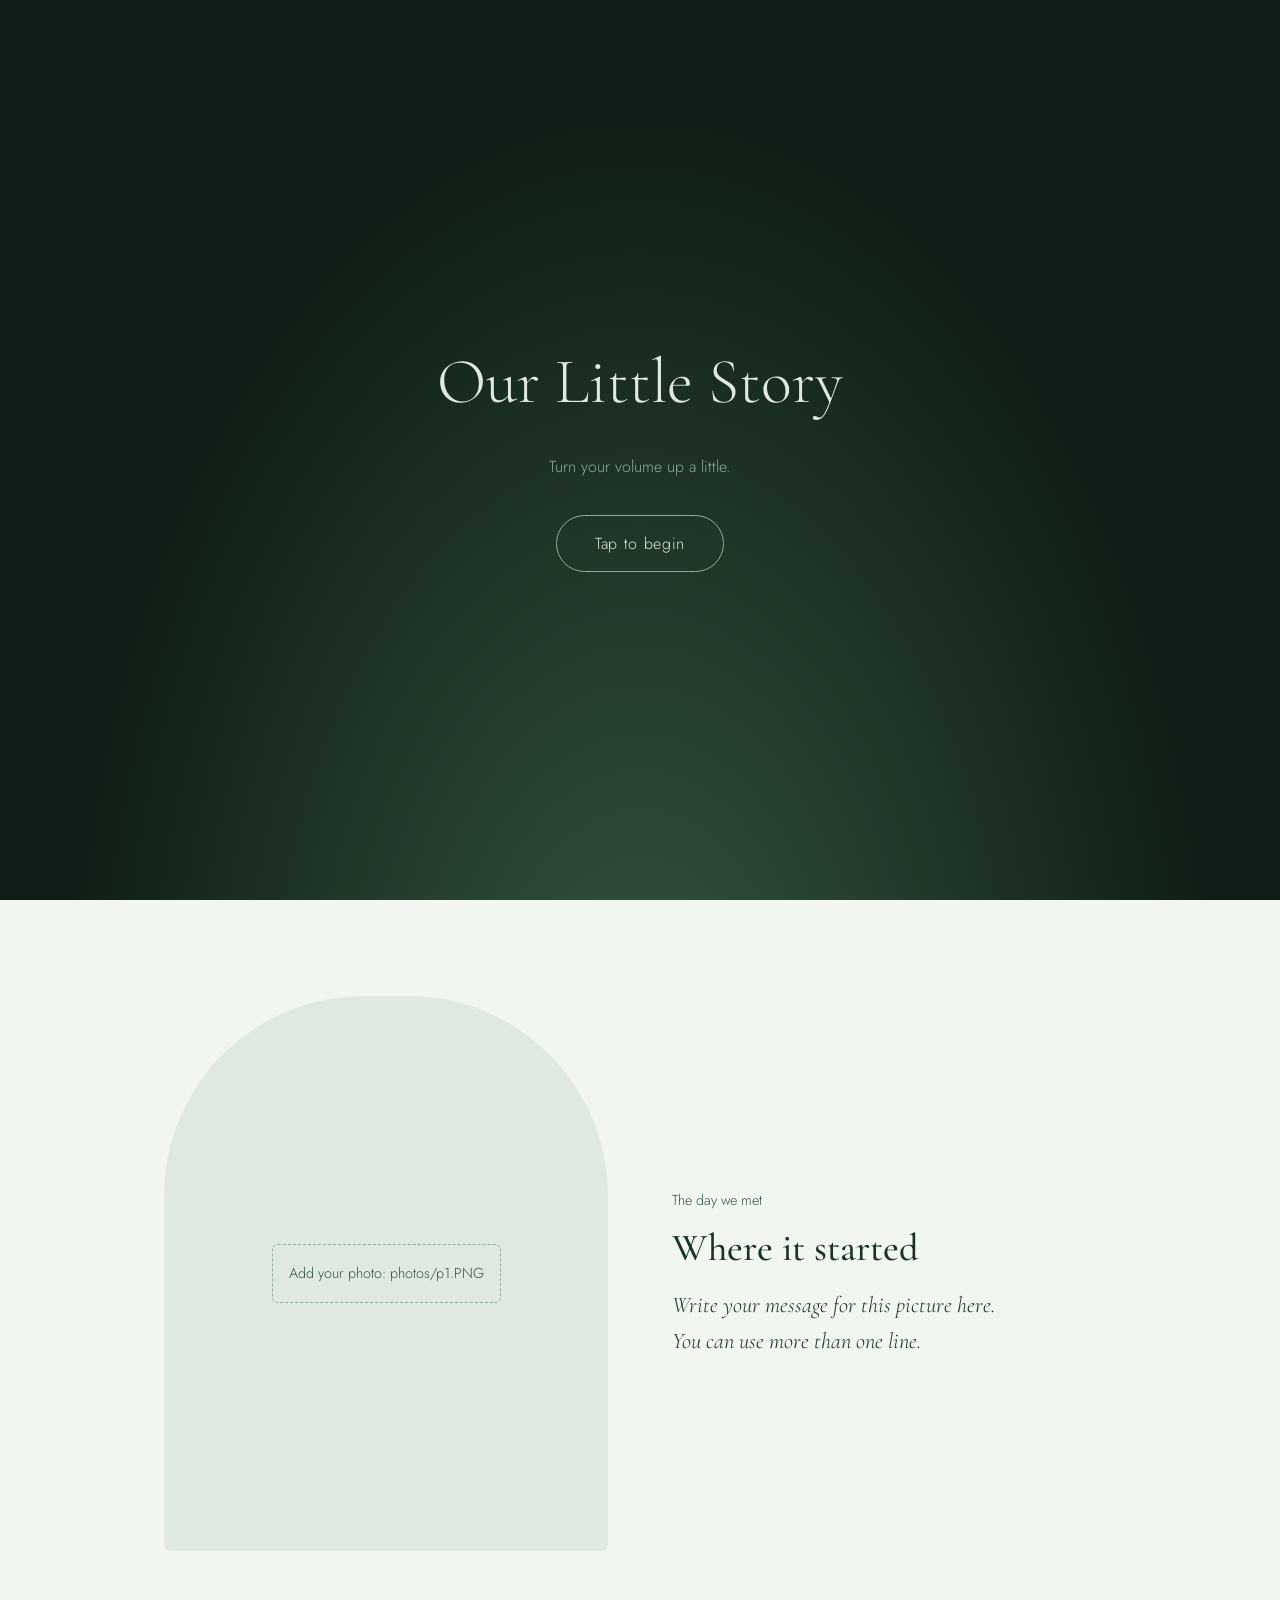
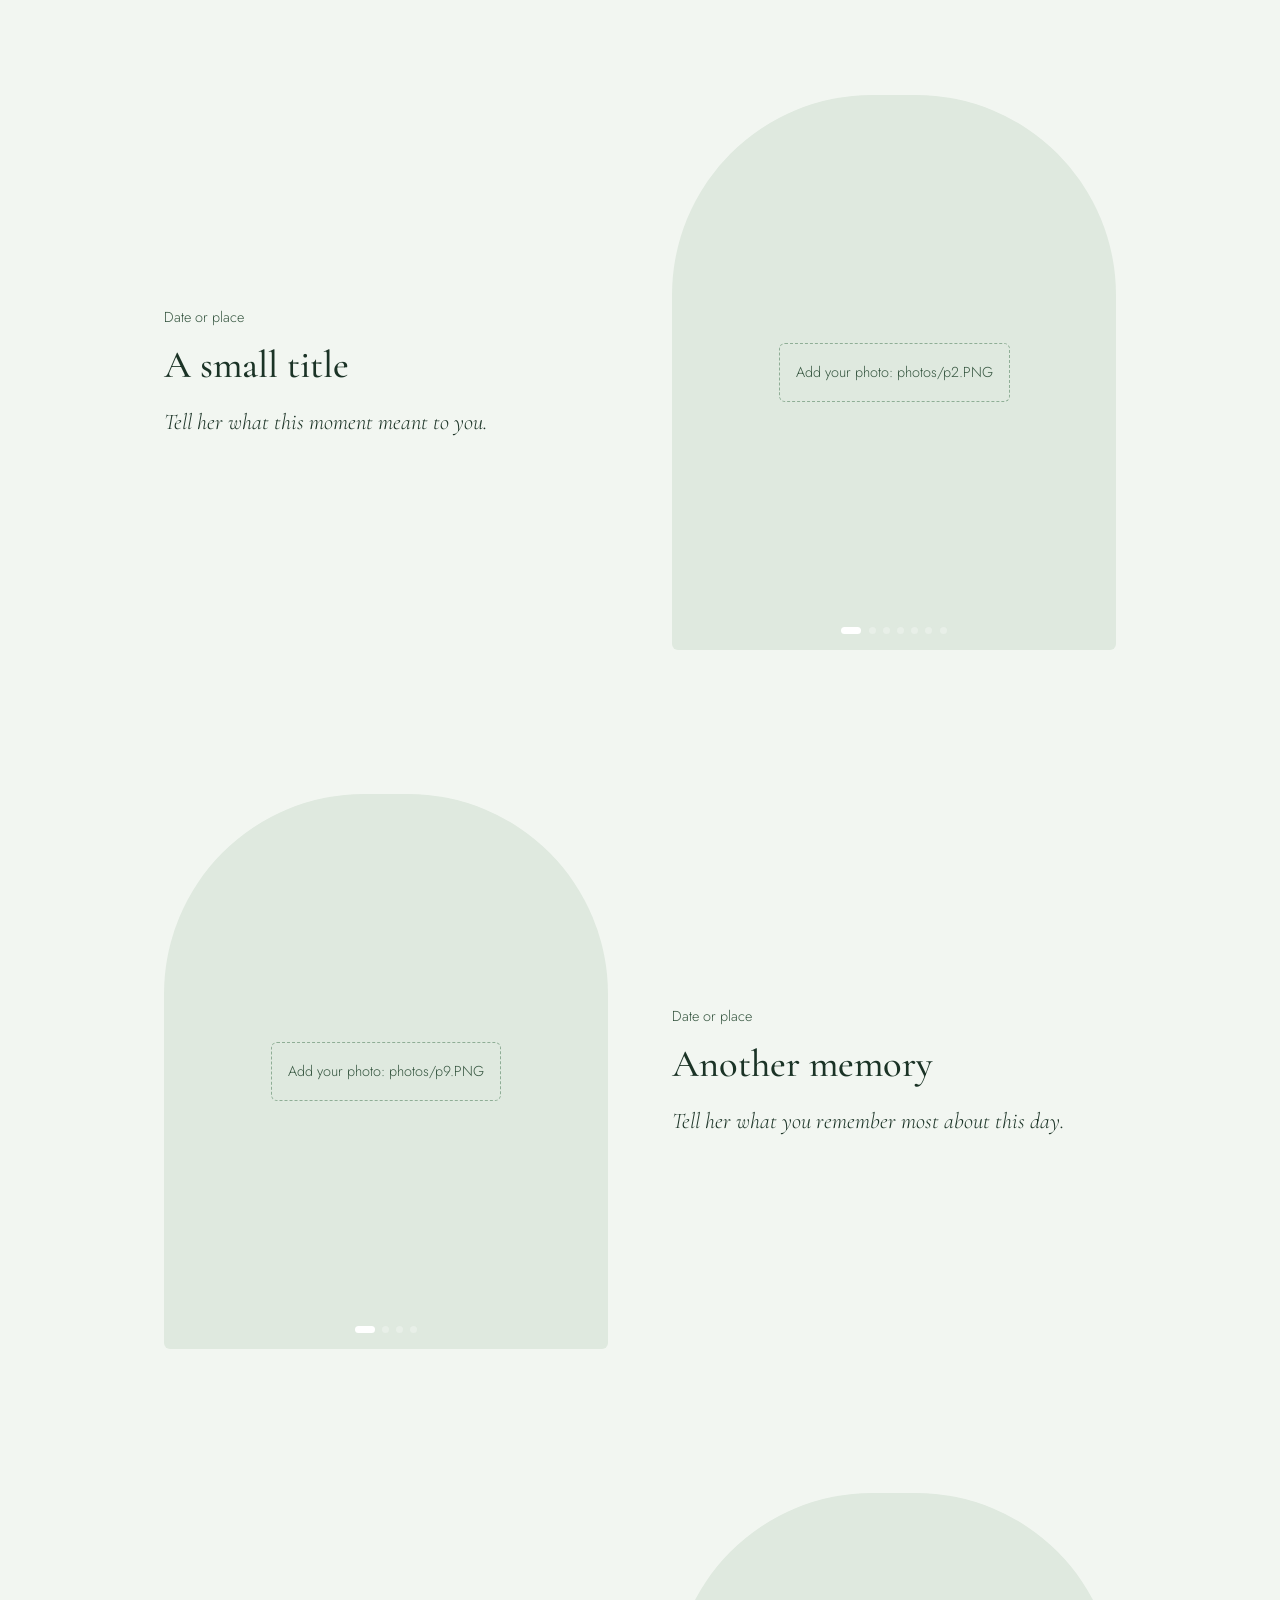
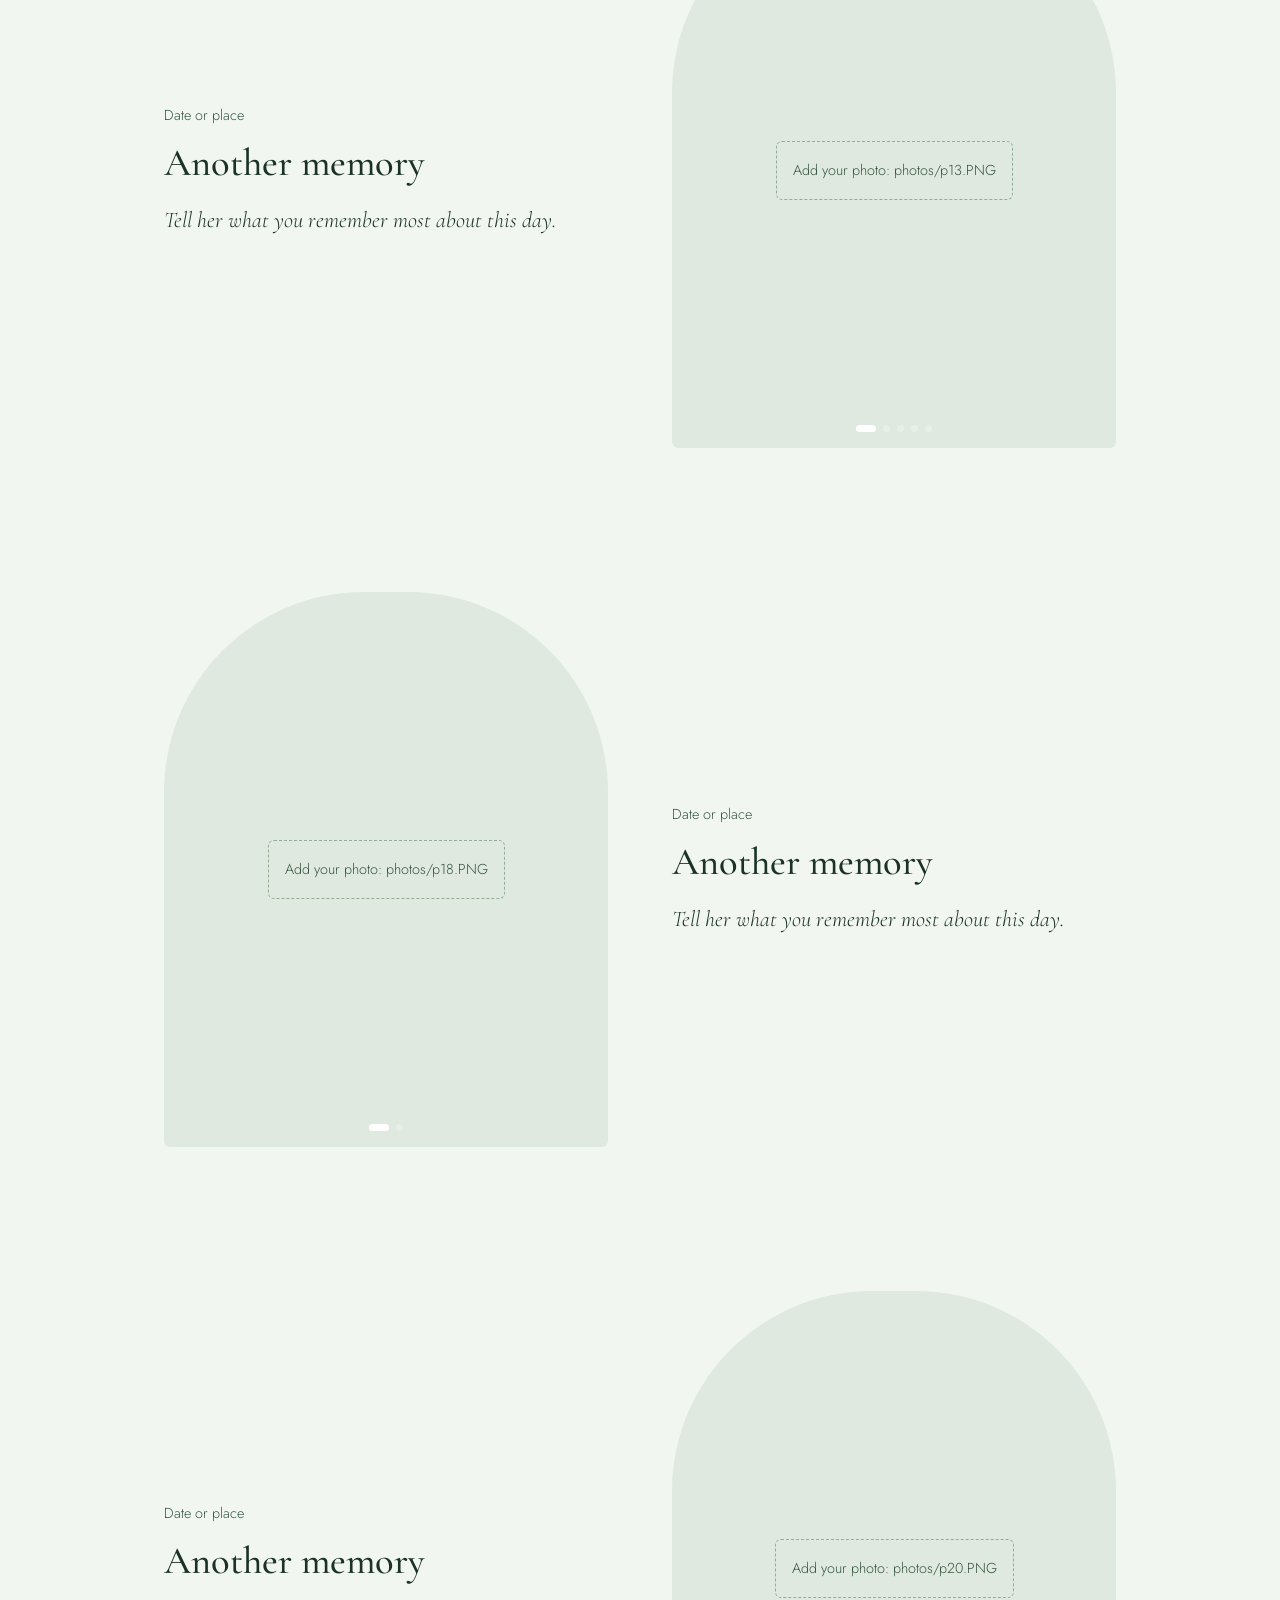
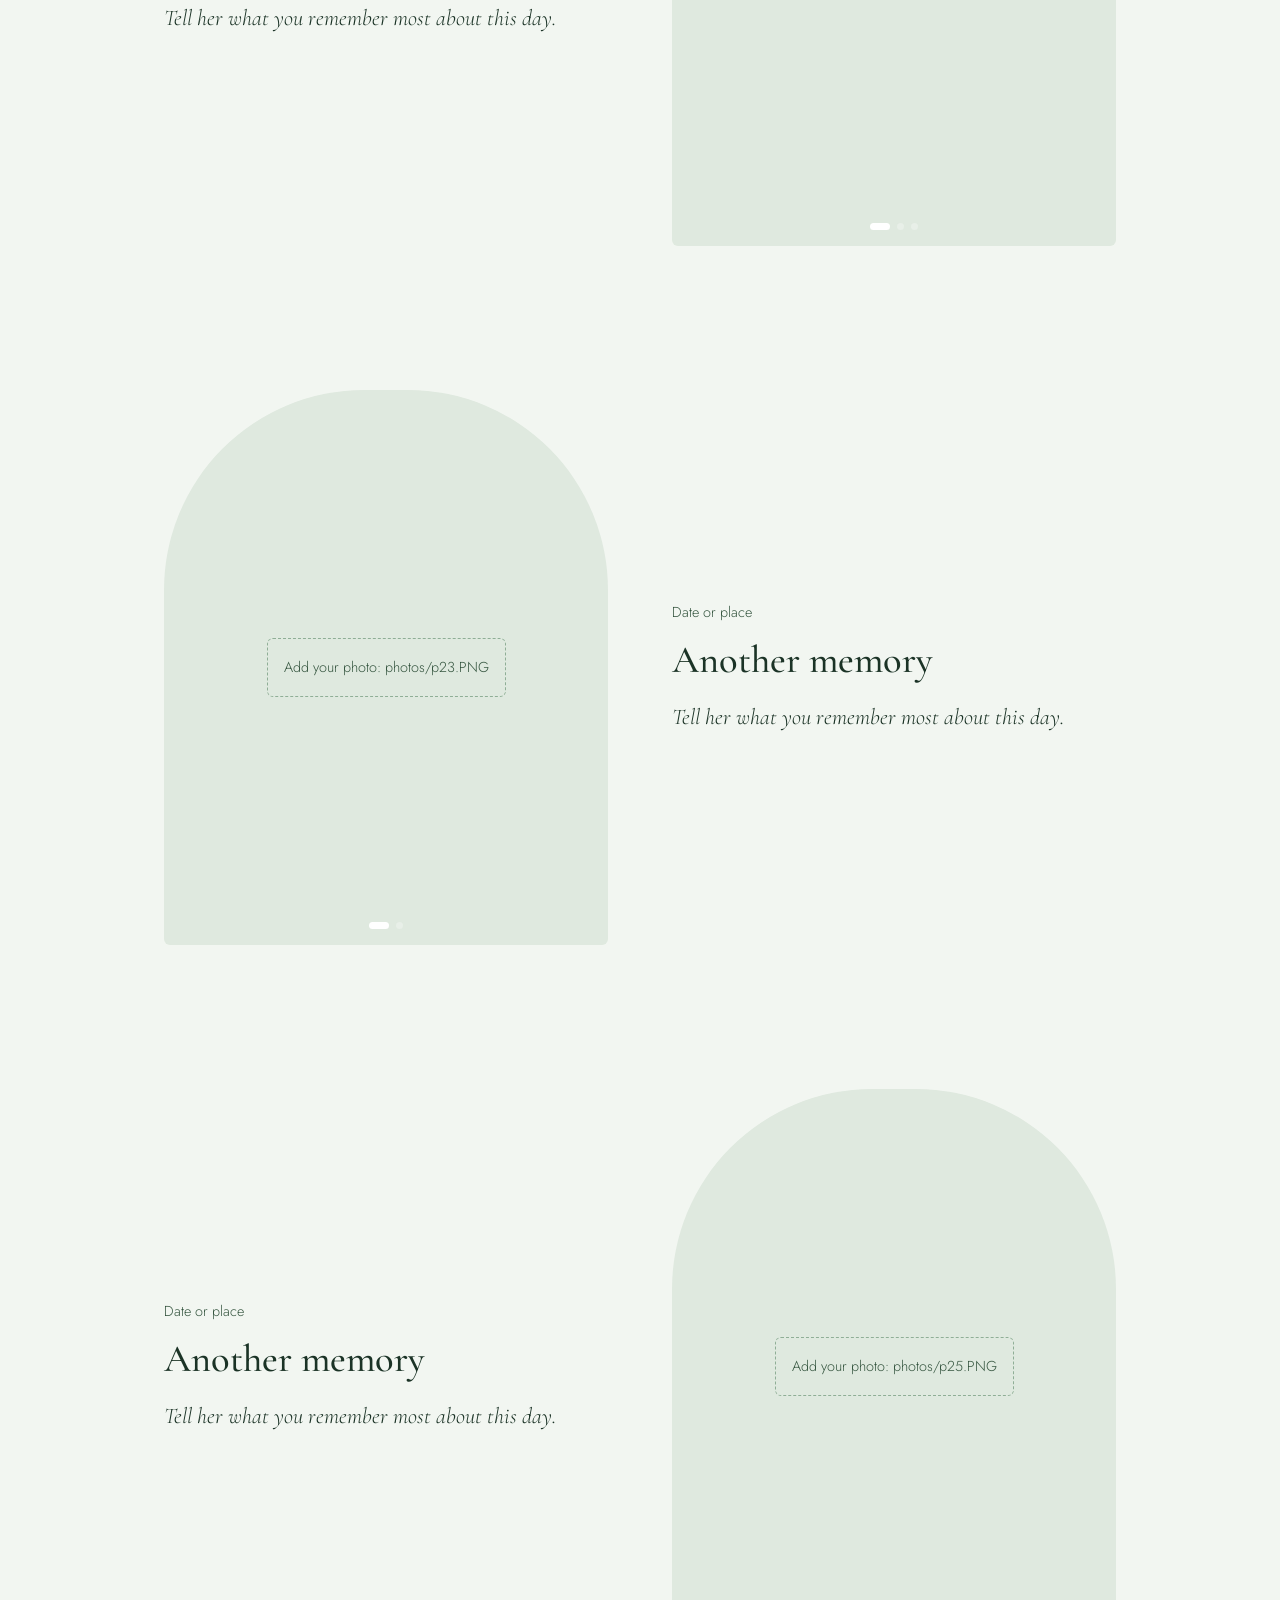
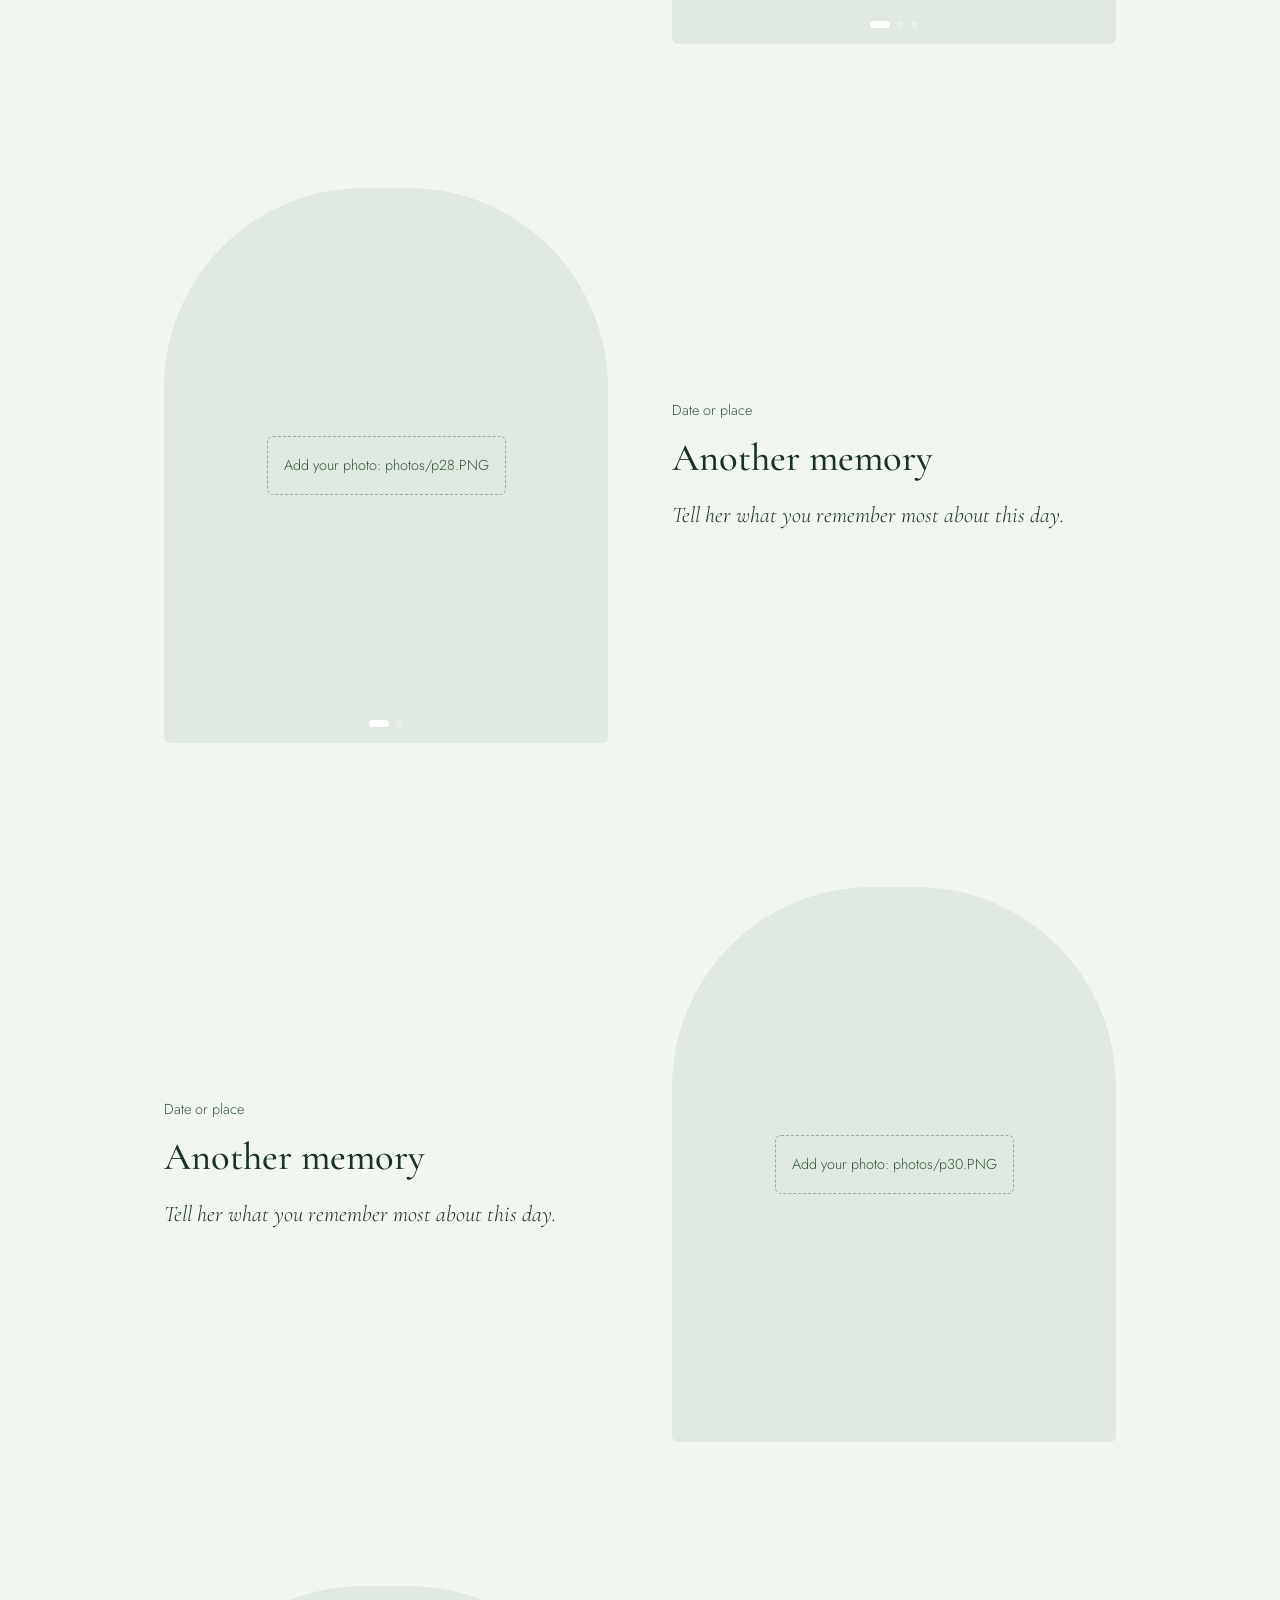
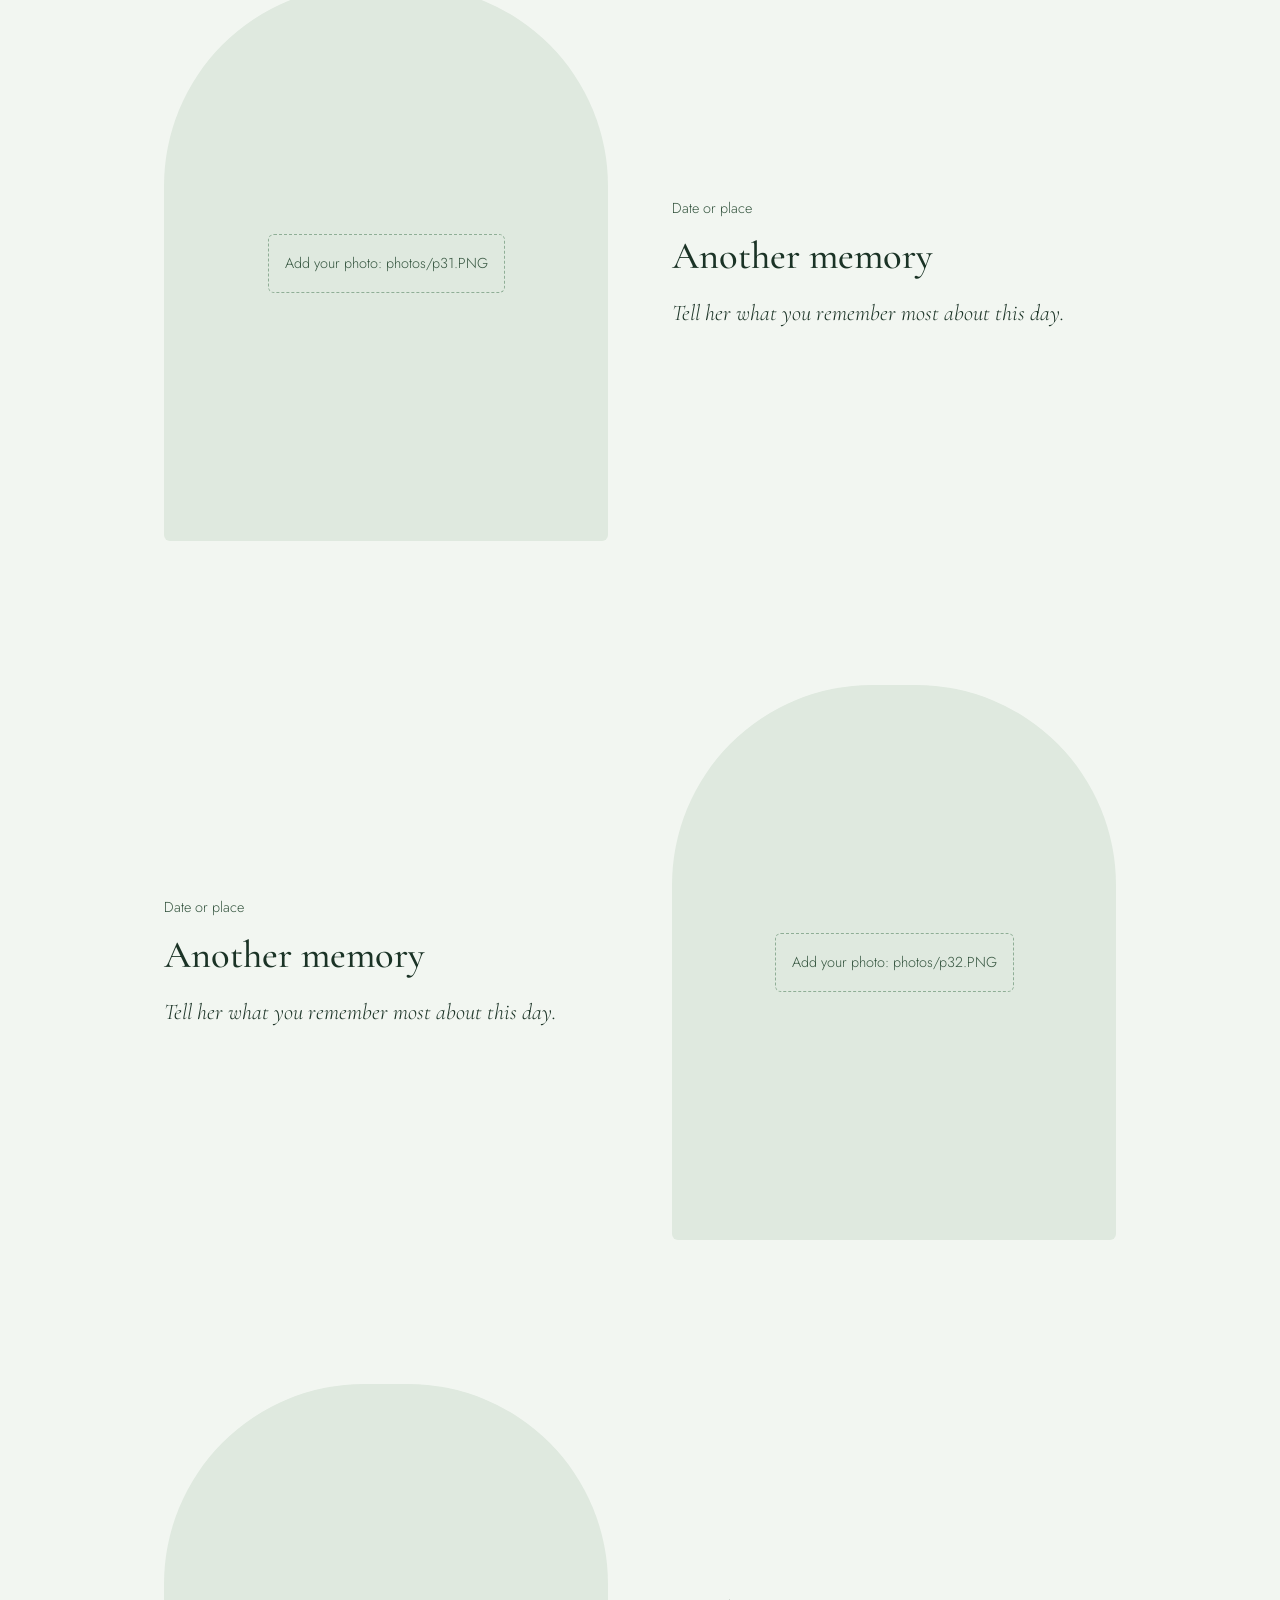
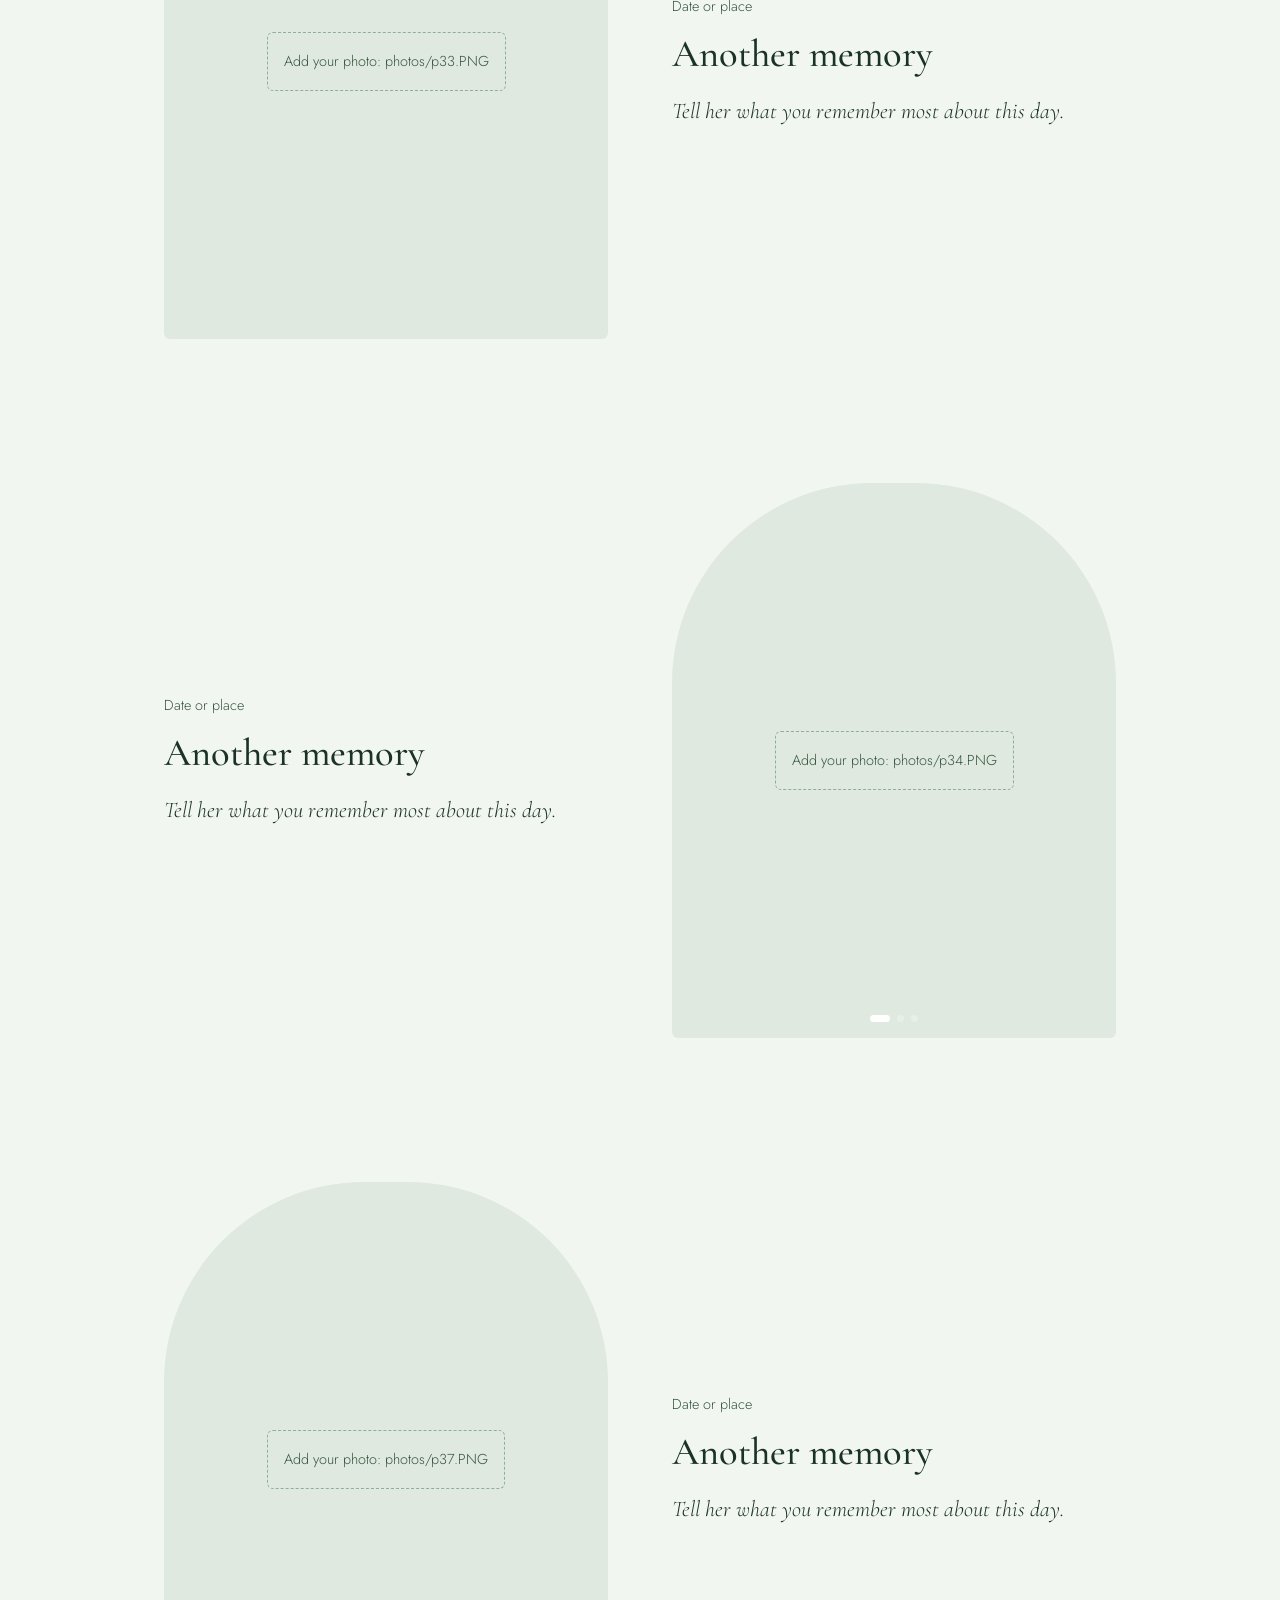
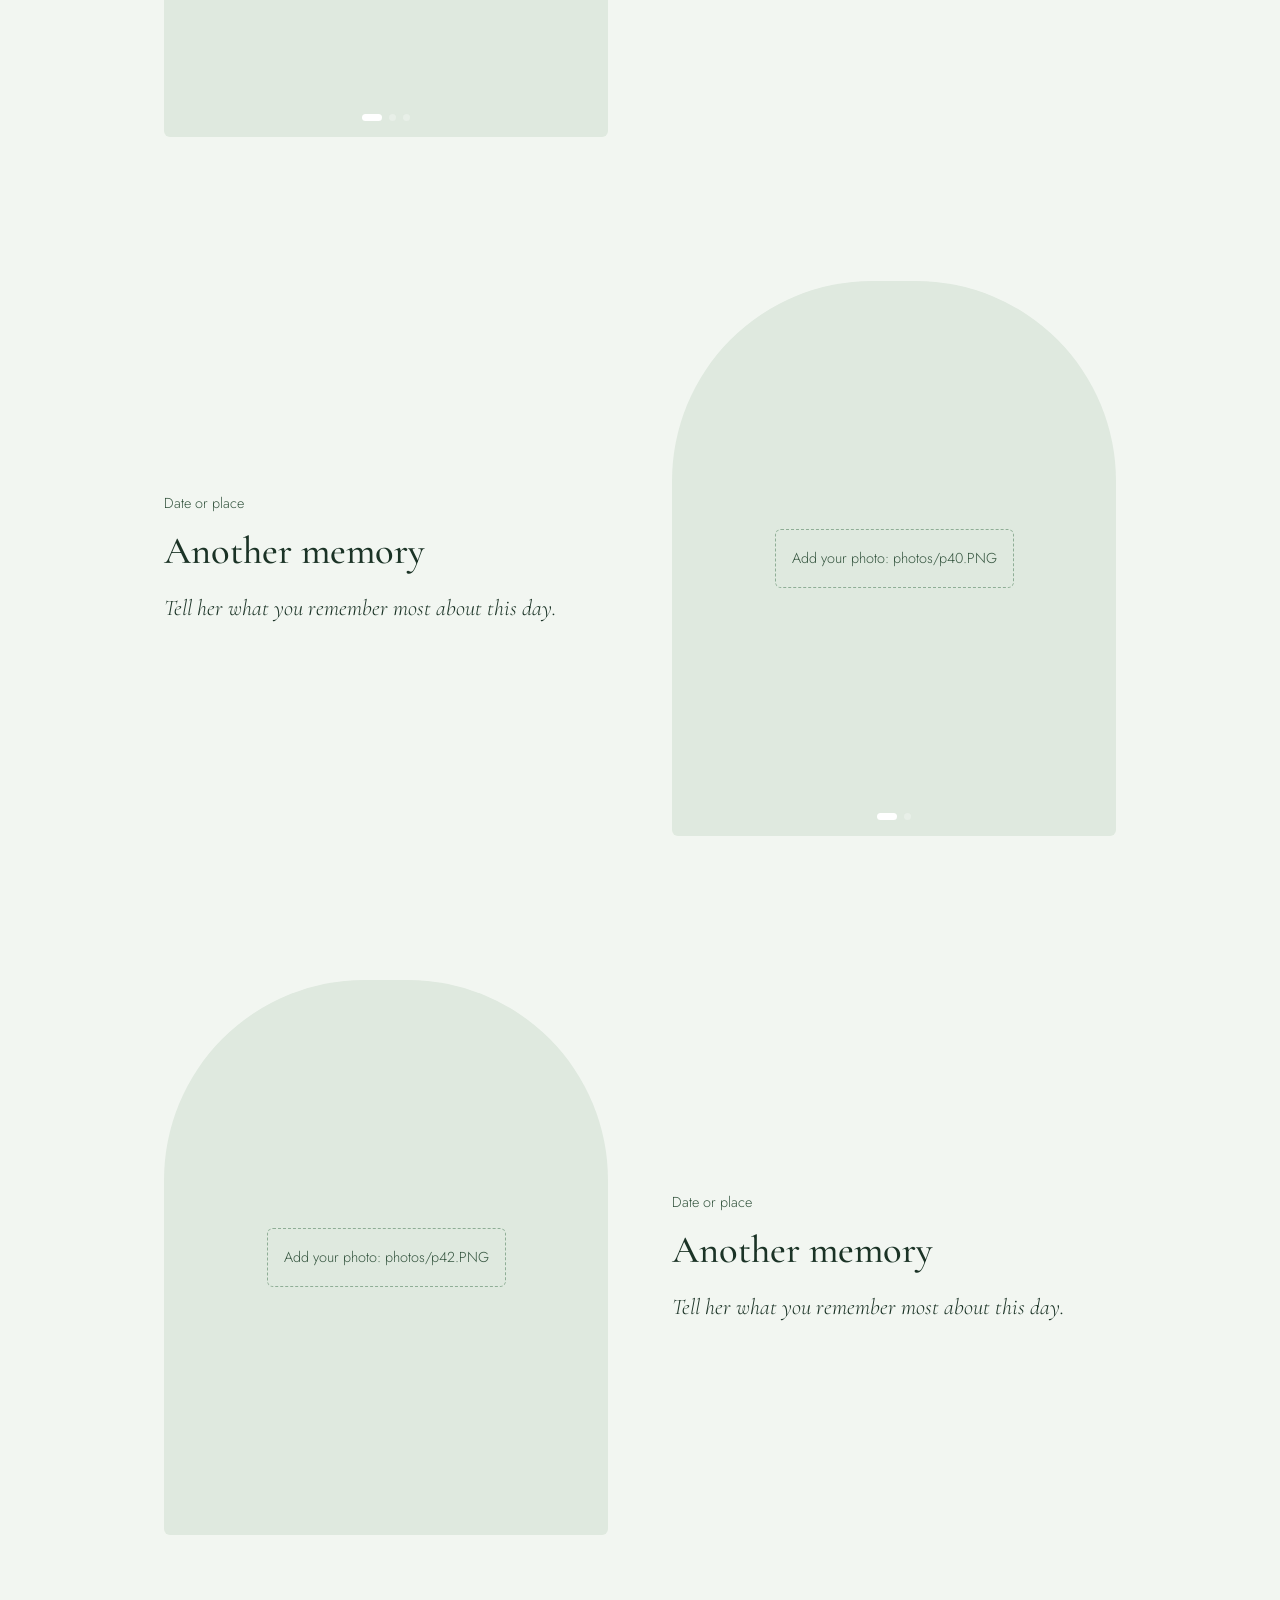
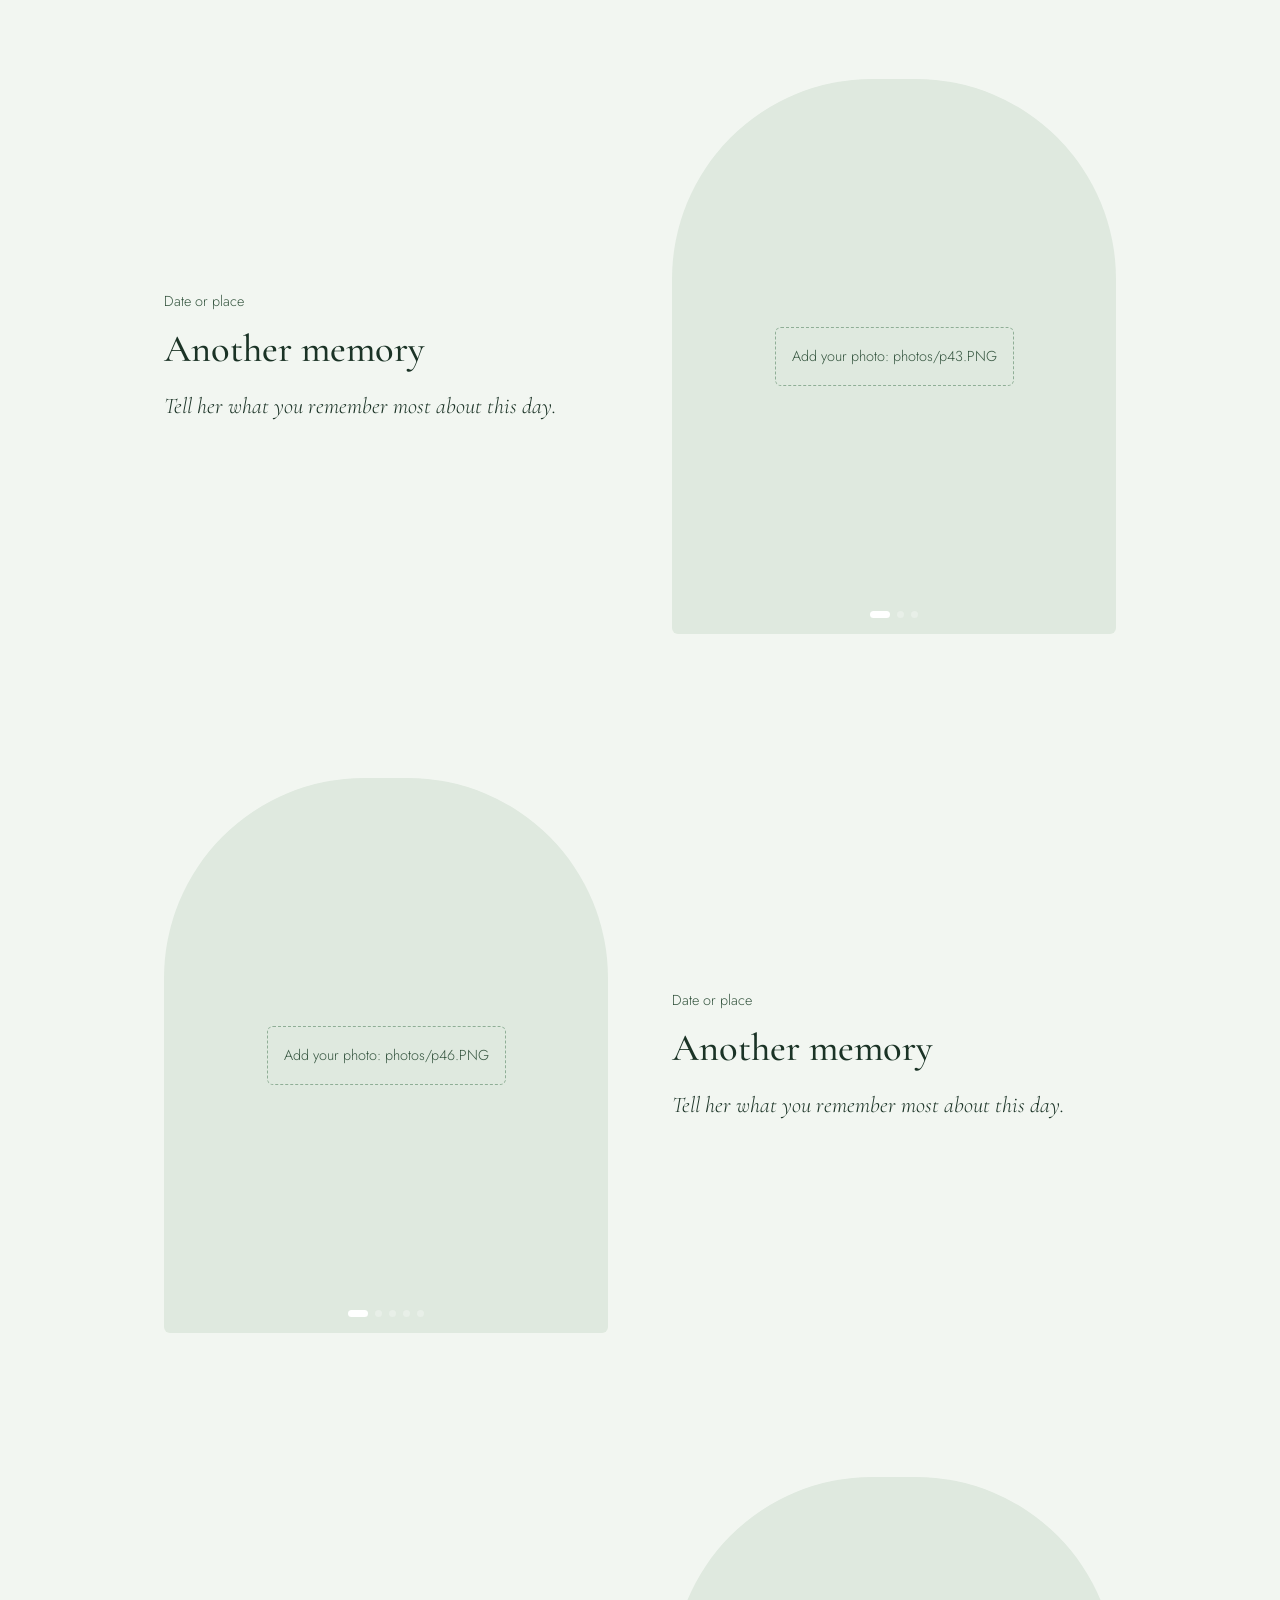
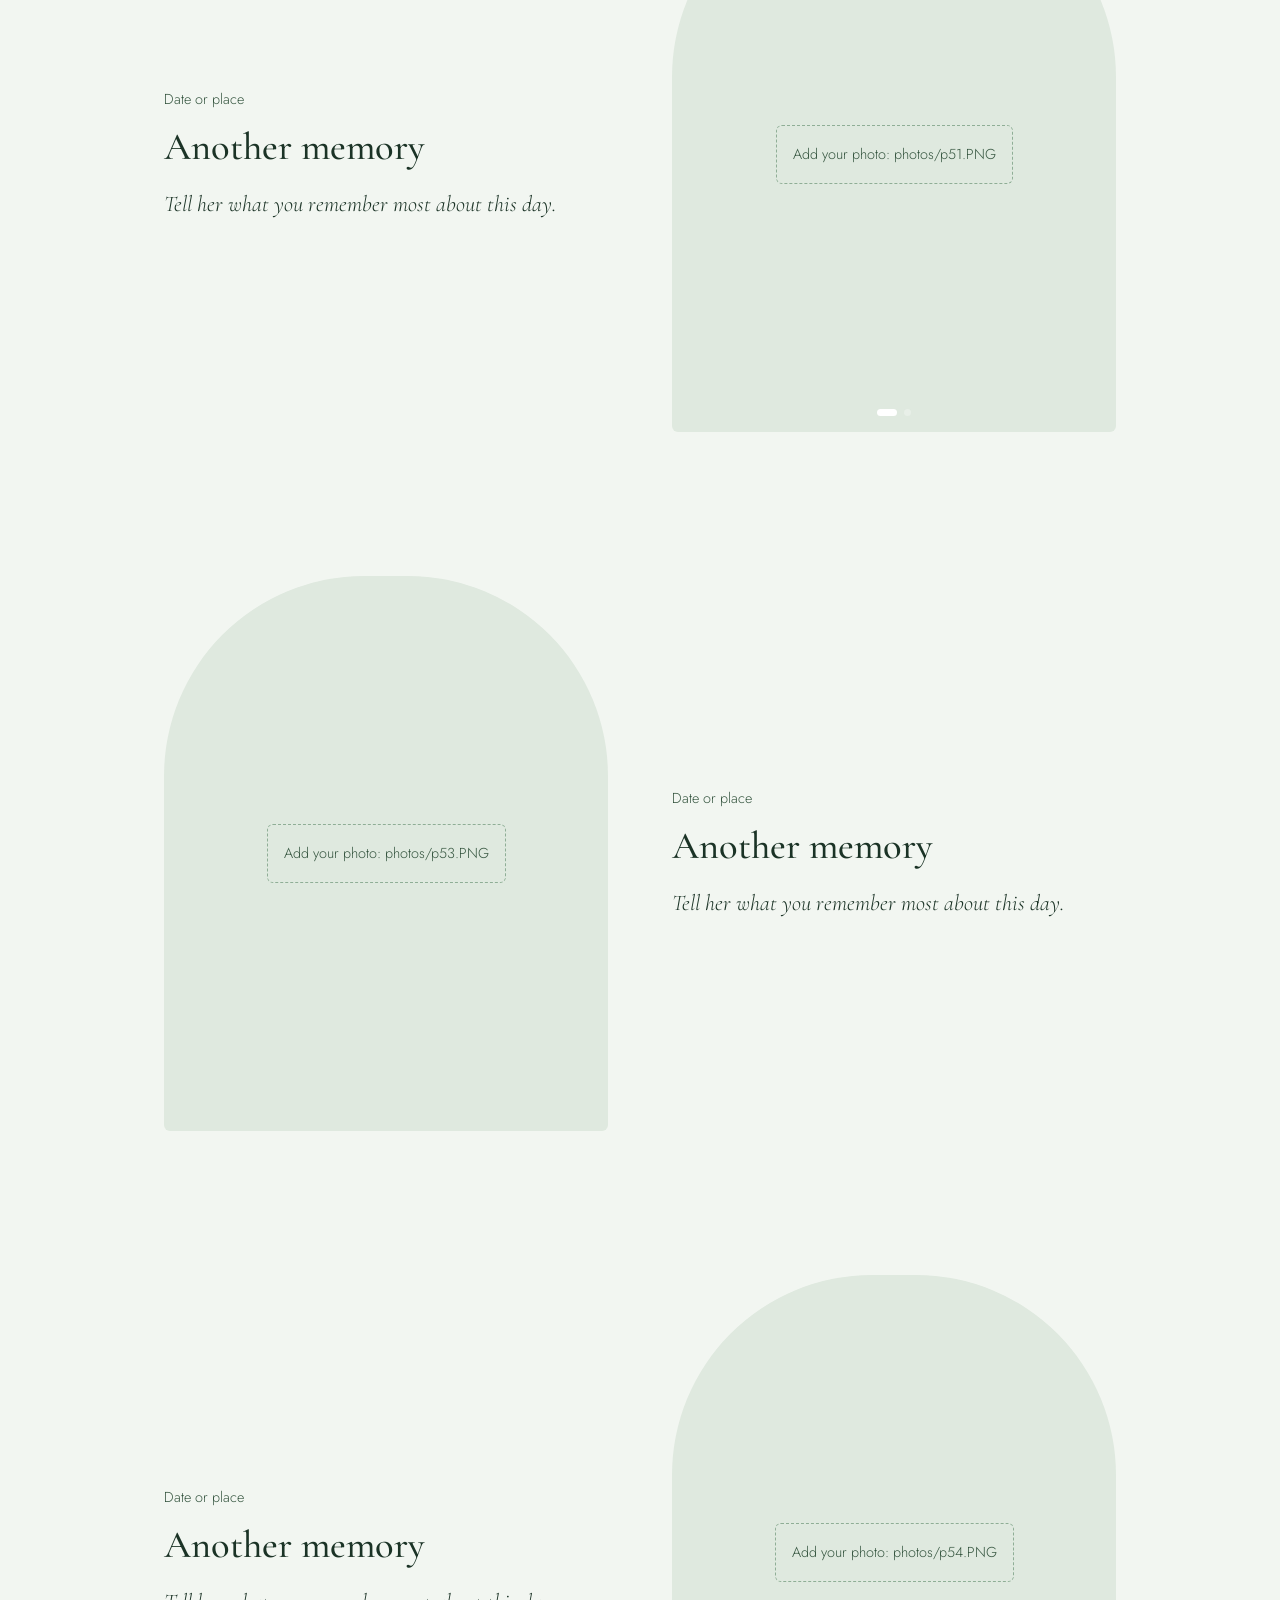
==== index.html @ 39e254c4 "Add files via upload" ====
<!DOCTYPE html>
<html lang="en">
<head>
<meta charset="utf-8">
<meta name="viewport" content="width=device-width, initial-scale=1">
<title>For You</title>
<link rel="preconnect" href="https://fonts.googleapis.com">
<link href="https://fonts.googleapis.com/css2?family=Cormorant+Garamond:ital,wght@0,300;0,500;1,300&family=Jost:wght@300;400&display=swap" rel="stylesheet">
<link rel="stylesheet" href="style.css">
</head>
<body>

<div class="intro" id="intro">
  <h2 id="introTitle"></h2>
  <p id="introNote"></p>
  <button id="begin" type="button"></button>
</div>
<button class="music" id="musicBtn" type="button" aria-label="Music on or off">&#9835;</button>
<audio id="bgm" loop preload="auto"></audio>

<section class="hero">
  <h1 id="title"></h1>
  <p id="subtitle"></p>
  <span class="down" aria-hidden="true"></span>
</section>

<main id="memories"></main>

<section class="gallery" id="gallerySection">
  <h2 id="galleryTitle"></h2>
  <p class="gsub" id="gallerySub"></p>
  <div class="ggrid" id="gallery"></div>
</section>

<div class="lightbox" id="lightbox" aria-hidden="true">
  <button class="lb-close" id="lbClose" type="button" aria-label="Close">&times;</button>
  <button class="lb-nav lb-prev" id="lbPrev" type="button" aria-label="Previous">&#8249;</button>
  <figure>
    <img id="lbImg" alt="">
    <figcaption id="lbCap"></figcaption>
  </figure>
  <button class="lb-nav lb-next" id="lbNext" type="button" aria-label="Next">&#8250;</button>
</div>

<section class="videos" id="videosSection">
  <h2 id="videosTitle"></h2>
  <div class="vgrid" id="videos"></div>
</section>

<section class="letter">
  <div class="page">
    <h2 id="letterTitle"></h2>
    <div id="letterBody"></div>
    <p class="sign" id="letterSign"></p>,
    
  </div>
</section>

<section class="end"><p id="ending"></p></section>

<script src="config.js"></script>
<script src="heic.js"></script>
<script src="script.js"></script>
</body>
</html>
---- style.css ----
:root{
  --forest:#0e1d15; --pine:#1b3326; --moss:#35553f; --sage:#8fae96; --mist:#dfe9df; --paper:#f2f6f1;
  --serif:'Cormorant Garamond',Georgia,serif; --sans:'Jost','Helvetica Neue',Arial,sans-serif;
}
*{box-sizing:border-box;margin:0;padding:0}
html{scroll-behavior:smooth}
body{background:var(--paper);color:var(--pine);font-family:var(--sans);font-weight:300;line-height:1.7;-webkit-font-smoothing:antialiased}

/* Hero */
.hero{min-height:100svh;background:radial-gradient(ellipse at 50% 120%,var(--moss),var(--forest) 65%);color:var(--mist);display:flex;flex-direction:column;align-items:center;justify-content:center;text-align:center;padding:2rem;position:relative}
.hero h1{font-family:var(--serif);font-weight:300;font-size:clamp(2.8rem,10vw,6.5rem);line-height:1.05;letter-spacing:.01em}
.hero p{margin-top:1.4rem;max-width:30ch;color:var(--sage);font-size:1.05rem}
.hero .down{position:absolute;bottom:2rem;width:1px;height:56px;background:linear-gradient(var(--sage),transparent);animation:drip 2.4s ease-in-out infinite}
@keyframes drip{0%{transform:scaleY(0);transform-origin:top}50%{transform:scaleY(1);transform-origin:top}51%{transform-origin:bottom}100%{transform:scaleY(0);transform-origin:bottom}}

/* Memories */
main{max-width:1000px;margin:0 auto;padding:6rem 1.5rem 4rem}
.memory{display:grid;grid-template-columns:1fr 1fr;gap:clamp(1.5rem,5vw,4rem);align-items:center;margin-bottom:clamp(5rem,12vw,9rem)}
.memory:nth-child(even) .frame{order:2}
.frame{position:relative;aspect-ratio:4/5;background:var(--mist);border-radius:200px 200px 6px 6px;overflow:hidden;color:var(--moss)}
.track{display:flex;width:100%;height:100%;overflow-x:auto;scroll-snap-type:x mandatory;scrollbar-width:none;-webkit-overflow-scrolling:touch;overscroll-behavior-x:contain}
.track::-webkit-scrollbar{display:none}
.slide{flex:0 0 100%;height:100%;scroll-snap-align:center;scroll-snap-stop:always;display:flex;align-items:center;justify-content:center}
.slide img{cursor:zoom-in;-webkit-tap-highlight-color:transparent}
.dots{position:absolute;left:0;right:0;bottom:1rem;display:flex;justify-content:center;gap:.45rem;pointer-events:none}
.dots i{width:7px;height:7px;border-radius:50%;background:rgba(242,246,241,.5);transition:all .3s}
.dots i.on{background:#fff;width:20px;border-radius:4px}
.swipe{position:absolute;right:.9rem;top:50%;transform:translateY(-50%);width:34px;height:34px;border-radius:50%;border:0;background:rgba(14,29,21,.55);color:var(--mist);font-size:1.4rem;line-height:1;cursor:pointer;display:flex;align-items:center;justify-content:center;transition:opacity .4s;animation:nudge 1.8s ease-in-out 3}
.swipe.hide{opacity:0;pointer-events:none}
@keyframes nudge{0%,100%{transform:translate(0,-50%)}50%{transform:translate(-6px,-50%)}}
.arrow{position:absolute;top:50%;transform:translateY(-50%);width:34px;height:34px;border-radius:50%;border:0;background:rgba(14,29,21,.55);color:var(--mist);font-size:1.4rem;cursor:pointer;display:none;align-items:center;justify-content:center}
.arrow.l{left:.9rem}.arrow.r{right:.9rem}
@media (hover:hover) and (pointer:fine){.frame:hover .arrow{display:flex}.swipe{display:none}}
.frame img{width:100%;height:100%;object-fit:cover;display:block}
.frame .empty{font-size:.9rem;text-align:center;padding:1rem;border:1px dashed var(--sage);border-radius:6px;margin:2rem}
.note .date{color:var(--moss);font-size:.9rem;margin-bottom:.8rem}
.note h2{font-family:var(--serif);font-weight:500;font-size:clamp(1.7rem,4vw,2.4rem);line-height:1.2;margin-bottom:1rem}
.note p{font-family:var(--serif);font-style:italic;font-weight:300;font-size:clamp(1.15rem,2.6vw,1.4rem);line-height:1.6;white-space:pre-line}

/* Gallery */
.gallery{padding:2rem 1.5rem 7rem;max-width:1100px;margin:0 auto}
.gallery h2{font-family:var(--serif);font-weight:300;font-size:clamp(2rem,6vw,3.4rem);text-align:center}
.gallery .gsub{text-align:center;color:var(--moss);margin:.6rem 0 3rem}
.ggrid{columns:2;column-gap:.7rem}
@media (min-width:700px){.ggrid{columns:3;column-gap:1rem}}
@media (min-width:1000px){.ggrid{columns:4}}
.gitem{display:block;width:100%;margin:0 0 .7rem;padding:0;border:0;background:var(--mist);border-radius:6px;overflow:hidden;cursor:zoom-in;break-inside:avoid}
@media (min-width:700px){.gitem{margin-bottom:1rem}}
.gitem img{display:block;width:100%;height:auto;transition:transform .5s ease}
.gitem:hover img,.gitem:focus-visible img{transform:scale(1.04)}
.gitem:focus-visible{outline:2px solid var(--moss);outline-offset:2px}
.gitem.empty{aspect-ratio:3/4;cursor:default;border:1px dashed var(--sage);color:var(--moss);font-size:.8rem;padding:1rem;display:flex;align-items:center;justify-content:center;text-align:center}
.gitem.empty:nth-child(3n){aspect-ratio:1}

/* Zoom view */
.lightbox{position:fixed;inset:0;z-index:60;background:rgba(8,18,12,.94);display:flex;align-items:center;justify-content:center;opacity:0;visibility:hidden;transition:opacity .35s ease,visibility .35s;touch-action:pan-y}
.lightbox.open{opacity:1;visibility:visible}
.lightbox figure{max-width:94vw;max-height:92vh;text-align:center}
.lightbox img{max-width:94vw;max-height:80vh;object-fit:contain;border-radius:4px;display:block;margin:0 auto;animation:zoomIn .4s ease}
@keyframes zoomIn{from{transform:scale(.92);opacity:0}to{transform:none;opacity:1}}
.lightbox figcaption{color:var(--sage);font-family:var(--serif);font-style:italic;font-size:1.2rem;margin-top:1rem;min-height:1.5rem}
.lb-close,.lb-nav{position:absolute;background:none;border:0;color:var(--mist);cursor:pointer;line-height:1;font-family:var(--sans);font-weight:200}
.lb-close{top:.6rem;right:1rem;font-size:2.8rem;padding:.3rem .6rem}
.lb-nav{top:50%;transform:translateY(-50%);font-size:3.4rem;padding:1rem}
.lb-prev{left:.3rem}.lb-next{right:.3rem}
.lb-close:focus-visible,.lb-nav:focus-visible{outline:1px solid var(--sage)}
@media (max-width:600px){.lb-nav{font-size:2.6rem;padding:.6rem;opacity:.7}}

/* Videos */
.videos{background:var(--forest);color:var(--mist);padding:6rem 1.5rem}
.videos h2{font-family:var(--serif);font-weight:300;font-size:clamp(2rem,6vw,3.4rem);text-align:center;margin-bottom:3.5rem}
.vgrid{max-width:1000px;margin:0 auto;display:grid;grid-template-columns:repeat(auto-fit,minmax(min(100%,420px),1fr));gap:2.5rem}
.vitem video,.vitem .empty{width:100%;aspect-ratio:16/9;background:var(--pine);border-radius:6px;display:block}
.vitem .empty{display:flex;align-items:center;justify-content:center;border:1px dashed var(--moss);color:var(--sage);font-size:.9rem;text-align:center;padding:1rem}
.vitem p{margin-top:.9rem;font-family:var(--serif);font-style:italic;font-size:1.2rem;color:var(--sage)}

/* Intro gate (needed so music can start: phones only allow sound after a tap) */
.intro{position:fixed;inset:0;z-index:50;background:radial-gradient(ellipse at 50% 120%,var(--moss),var(--forest) 65%);color:var(--mist);display:flex;flex-direction:column;align-items:center;justify-content:center;text-align:center;padding:2rem;transition:opacity 1.2s ease,visibility 1.2s}
.intro.gone{opacity:0;visibility:hidden}
.intro h2{font-family:var(--serif);font-weight:300;font-size:clamp(2.2rem,8vw,4rem)}
.intro p{color:var(--sage);margin:1rem 0 2.2rem;max-width:30ch}
.intro button{font:inherit;color:var(--mist);background:transparent;border:1px solid var(--sage);border-radius:999px;padding:.85rem 2.4rem;cursor:pointer;letter-spacing:.04em;transition:background .3s}
.intro button:hover,.intro button:focus-visible{background:rgba(143,174,150,.18);outline:none}
.music{position:fixed;right:1rem;bottom:1rem;z-index:40;width:44px;height:44px;border-radius:50%;border:1px solid var(--sage);background:rgba(14,29,21,.75);color:var(--mist);font-size:1.15rem;cursor:pointer;display:none;align-items:center;justify-content:center;backdrop-filter:blur(6px)}
.music.show{display:flex}
.music.off{opacity:.55;text-decoration:line-through}

/* Long letter */
.letter{background:var(--paper);padding:clamp(5rem,12vw,8rem) 1.5rem}
.letter .page{max-width:62ch;margin:0 auto}
.letter h2{font-family:var(--serif);font-weight:500;font-size:clamp(2rem,6vw,3rem);line-height:1.15;margin-bottom:2.2rem;text-align:center}
.letter p{font-family:var(--serif);font-weight:400;font-size:clamp(1.2rem,2.8vw,1.4rem);line-height:1.85;margin-bottom:1.5rem}
.letter .sign{text-align:right;font-style:italic;color:var(--moss);margin-top:2.5rem}

/* Ending */
.end{background:var(--forest);color:var(--mist);text-align:center;padding:5rem 1.5rem 7rem}
.end p{font-family:var(--serif);font-weight:300;font-style:italic;font-size:clamp(1.4rem,4vw,2.2rem);max-width:28ch;margin:0 auto;white-space:pre-line}

/* Gentle reveal as you scroll */
.memory{opacity:0;transform:translateY(24px);transition:opacity .9s ease,transform .9s ease}
.memory.in{opacity:1;transform:none}

@media (max-width:720px){
  .memory{grid-template-columns:1fr}
  .memory:nth-child(even) .frame{order:0}
  .frame{max-width:420px;margin:0 auto;width:100%}
}
@media (prefers-reduced-motion:reduce){
  .swipe{animation:none}
  .lightbox img{animation:none}.gitem img{transition:none}
  html{scroll-behavior:auto}.hero .down{animation:none}.memory{opacity:1;transform:none;transition:none}
}
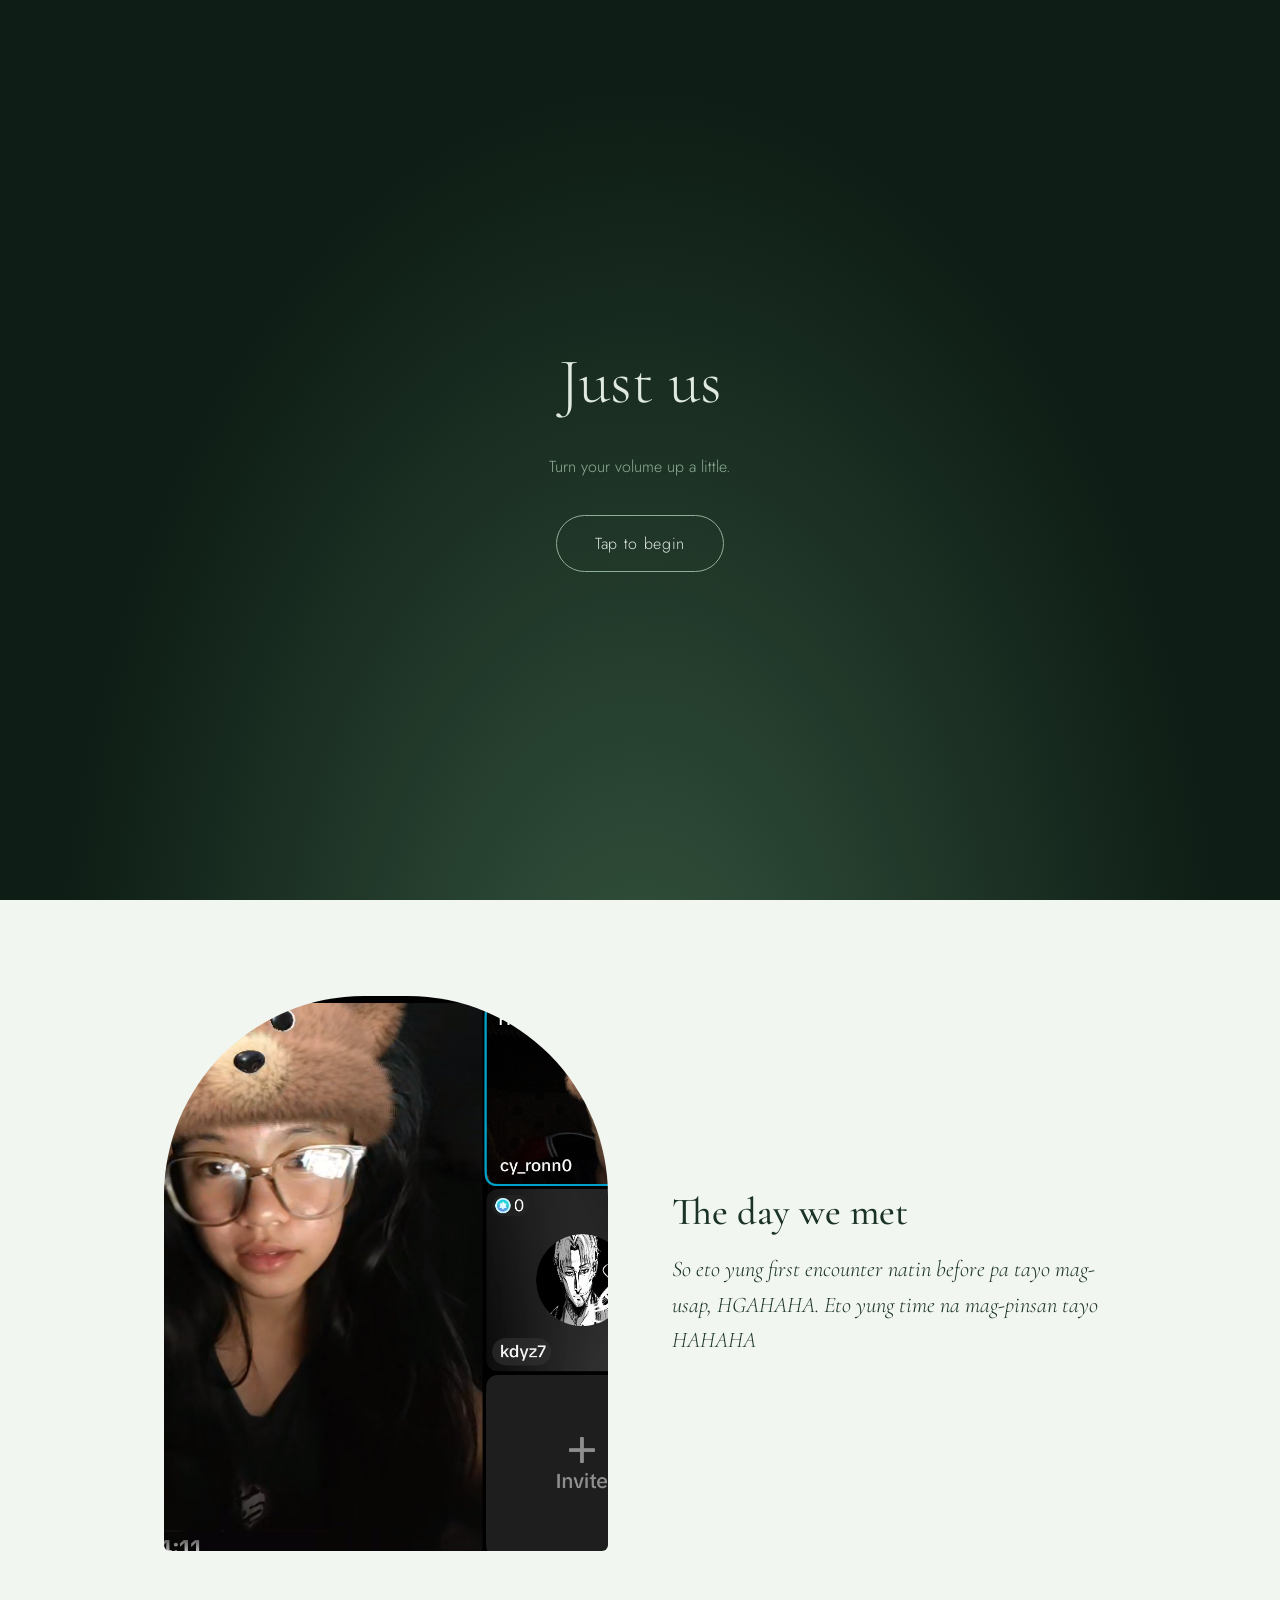
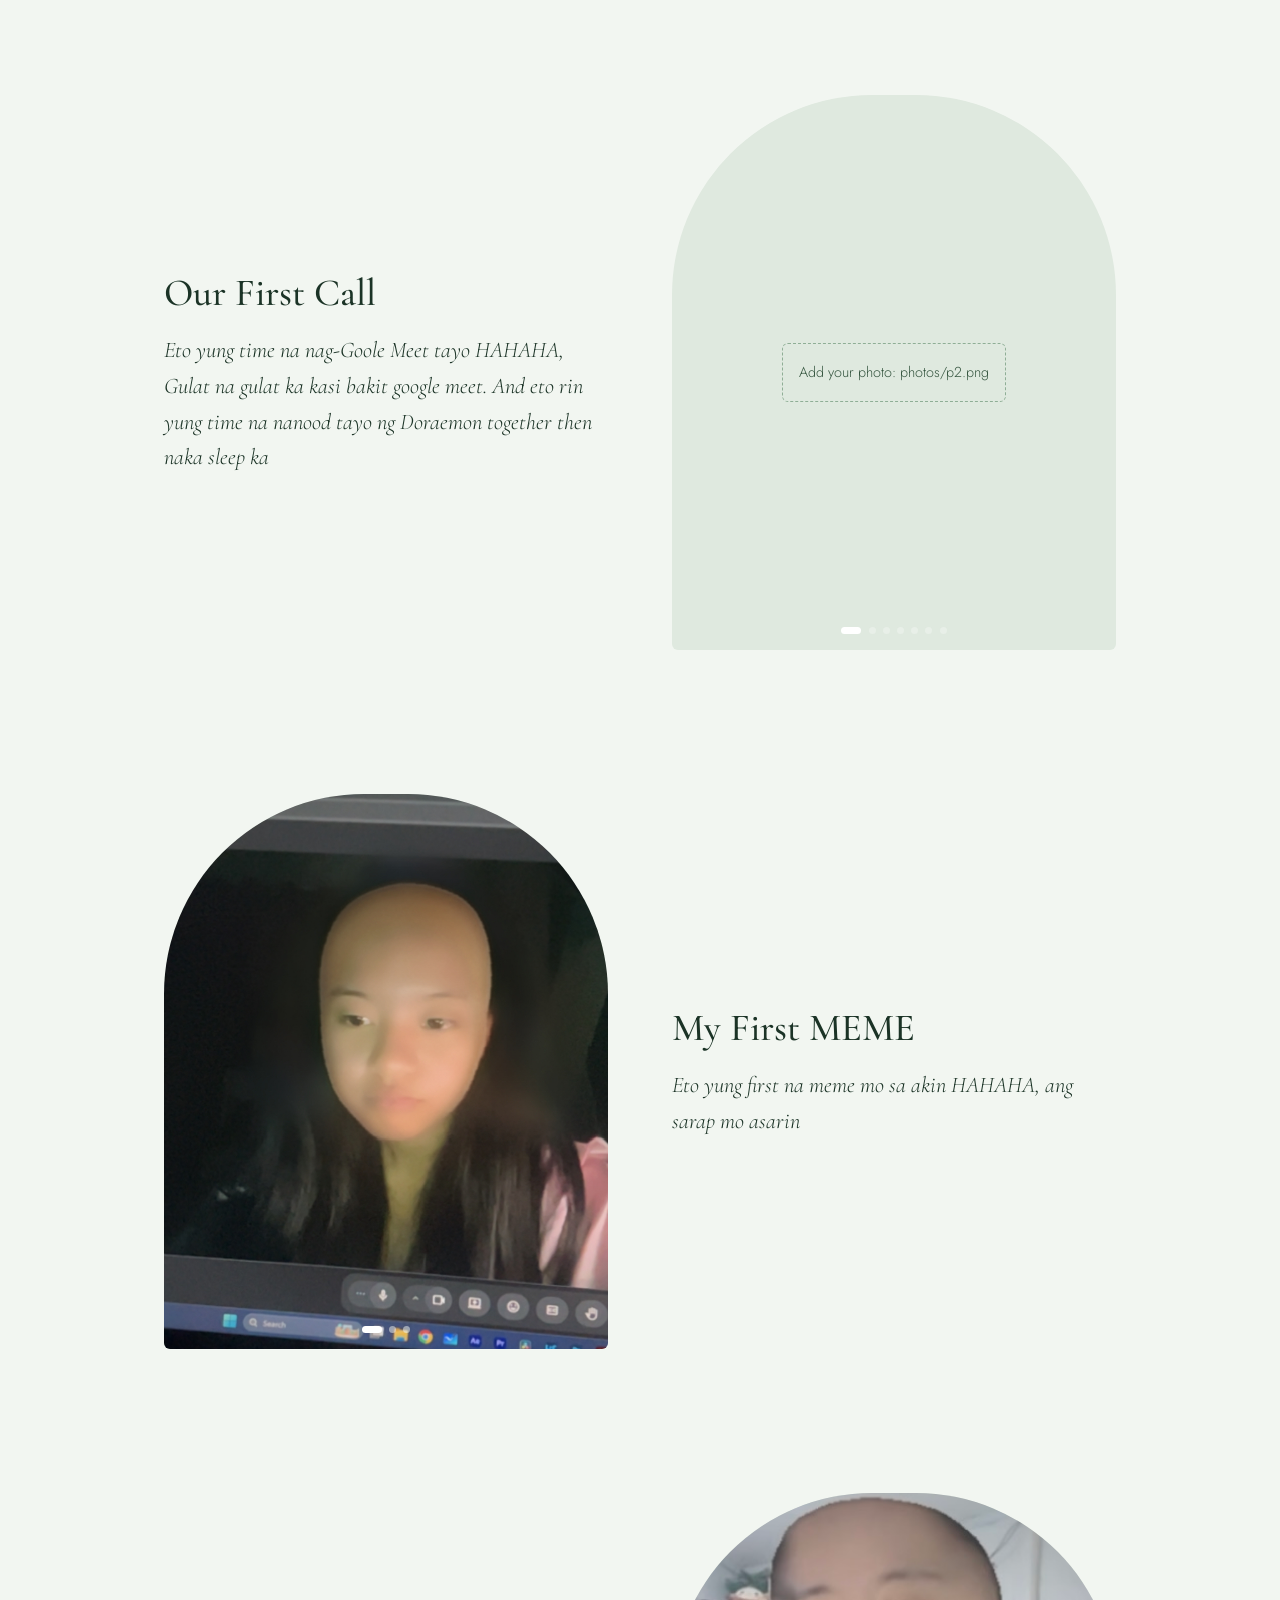
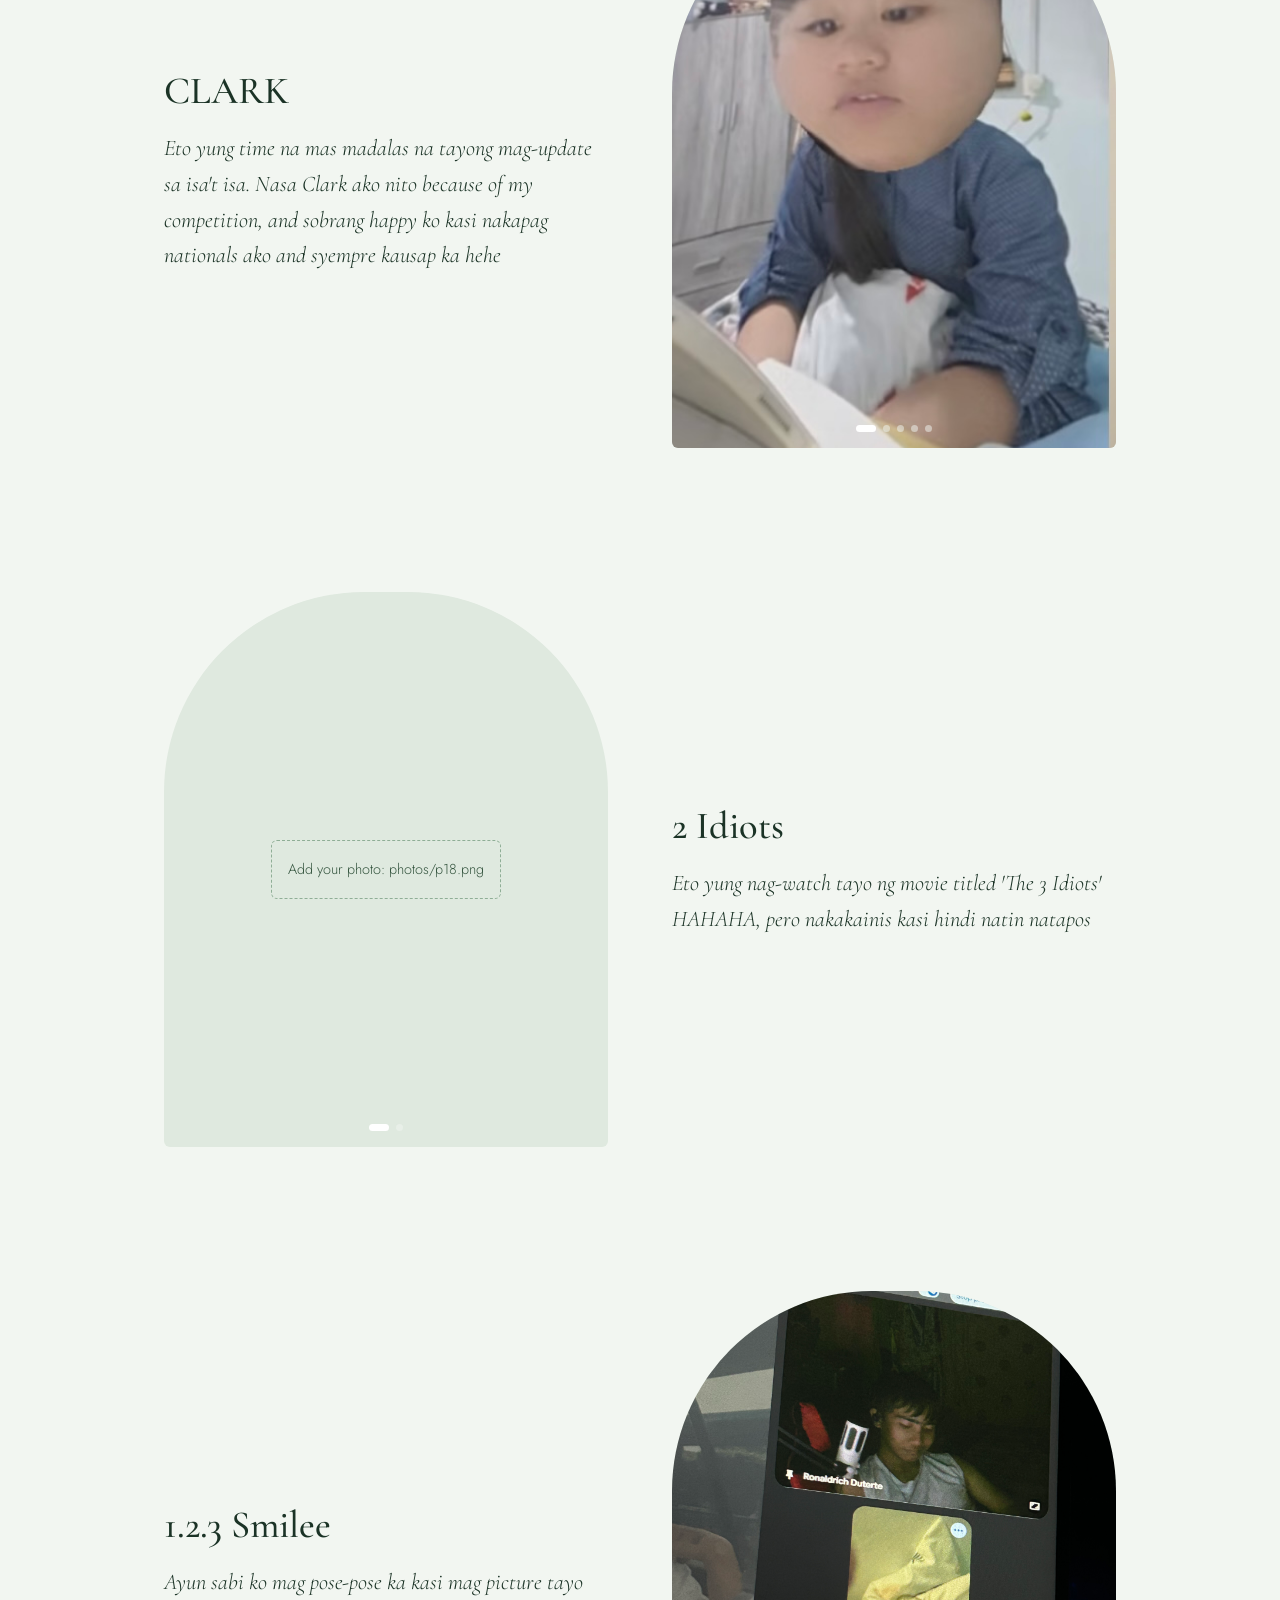
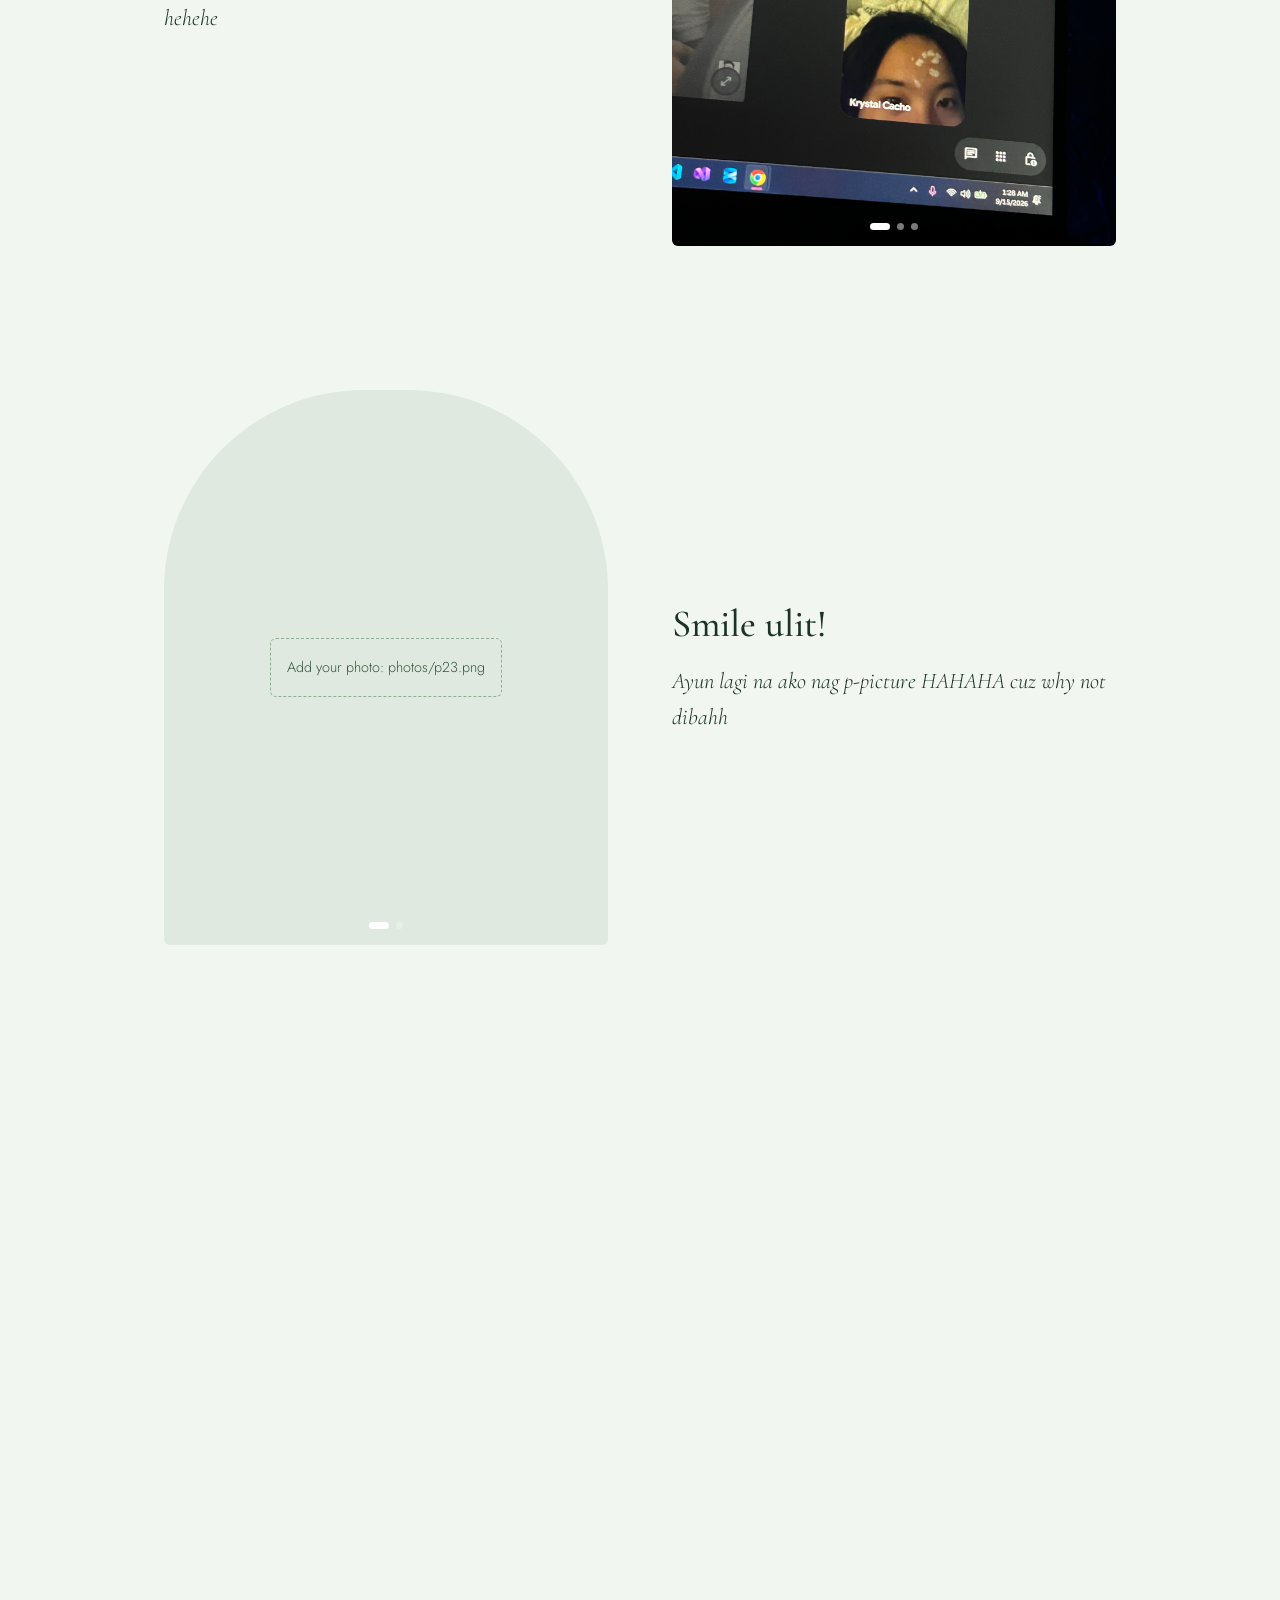
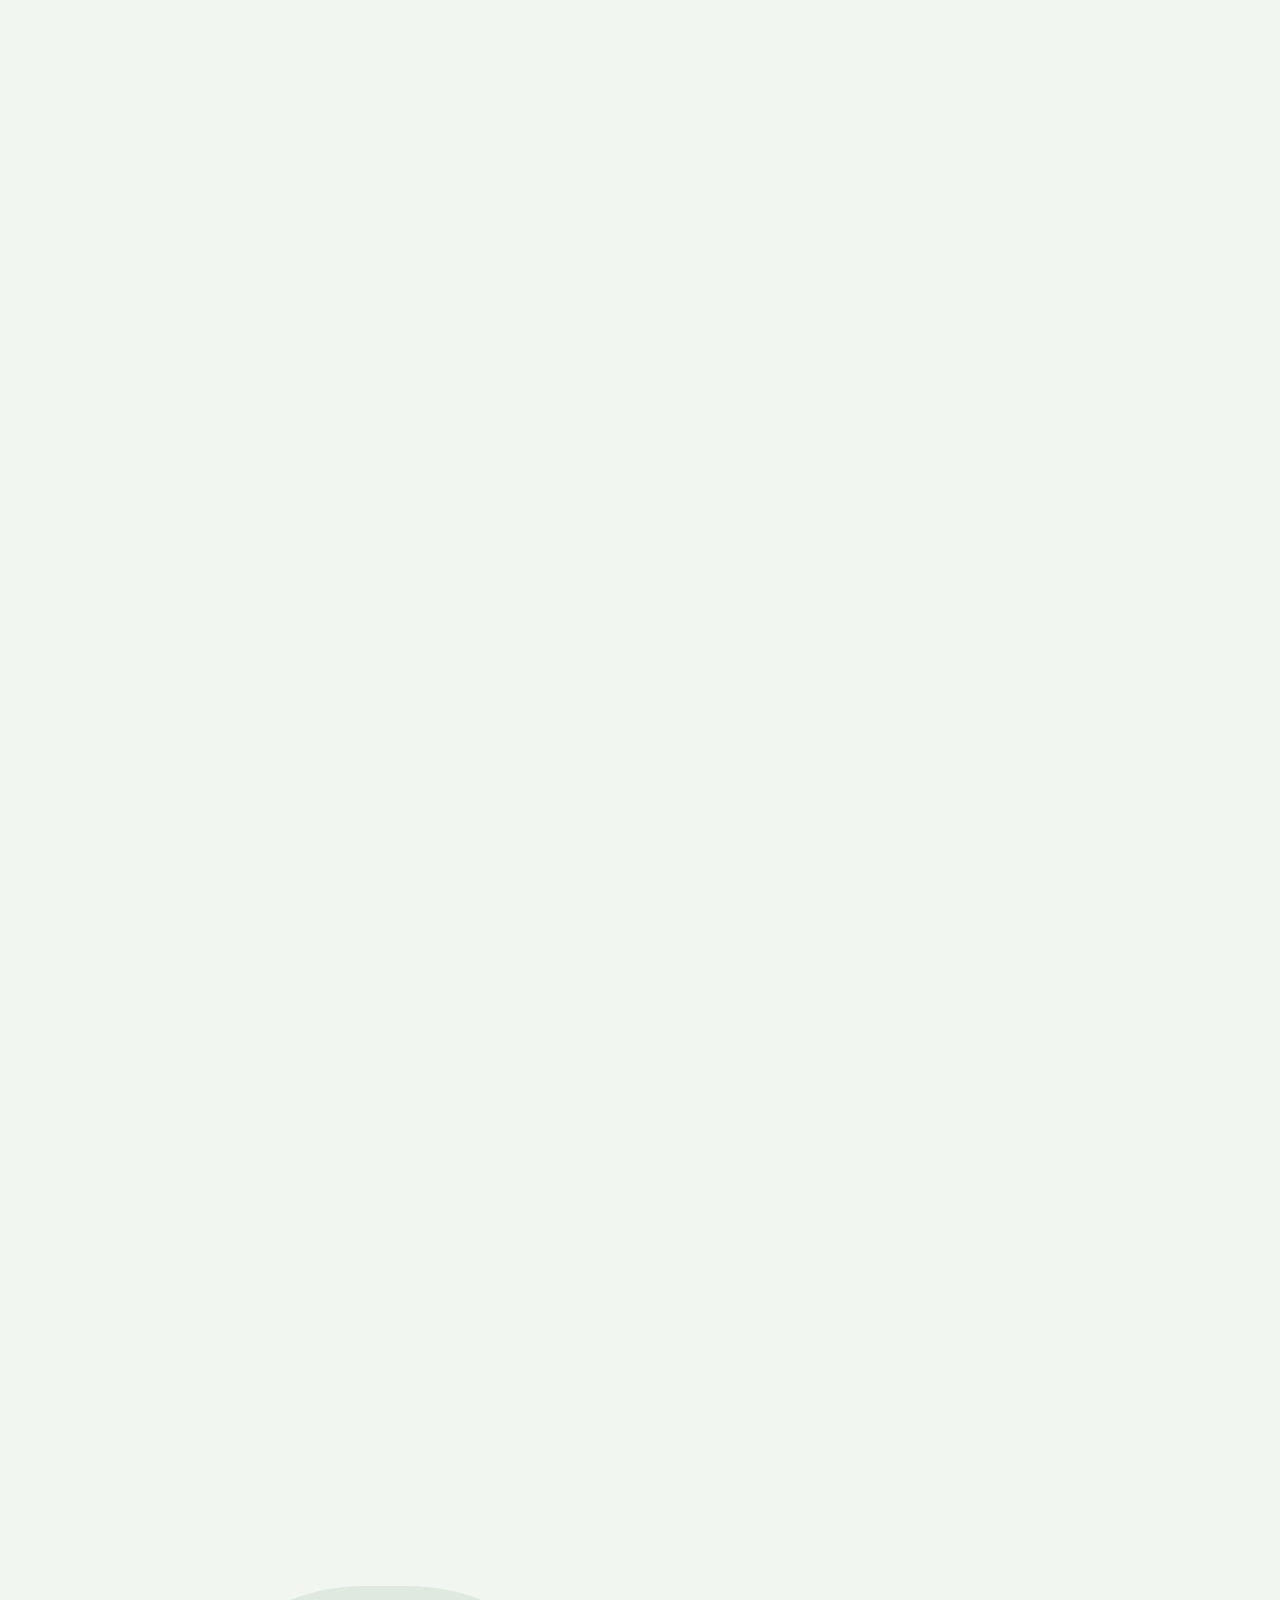
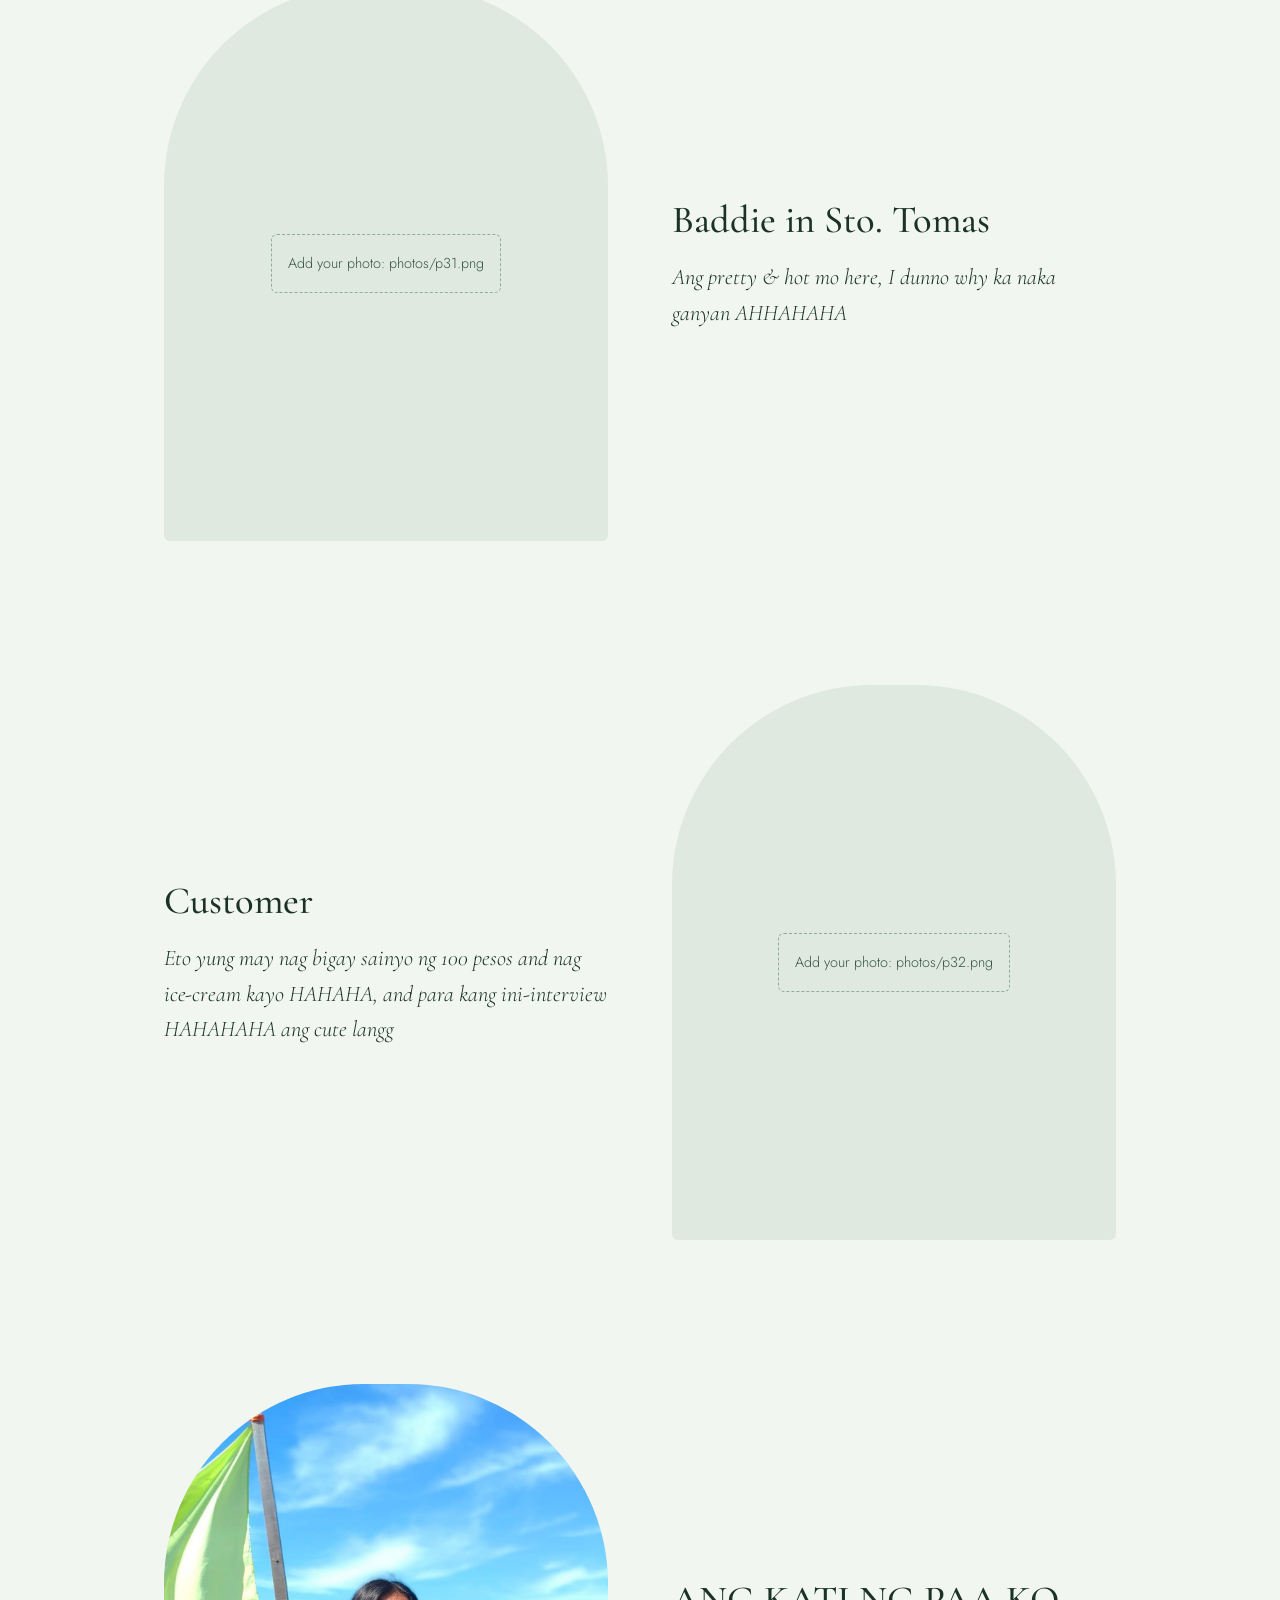
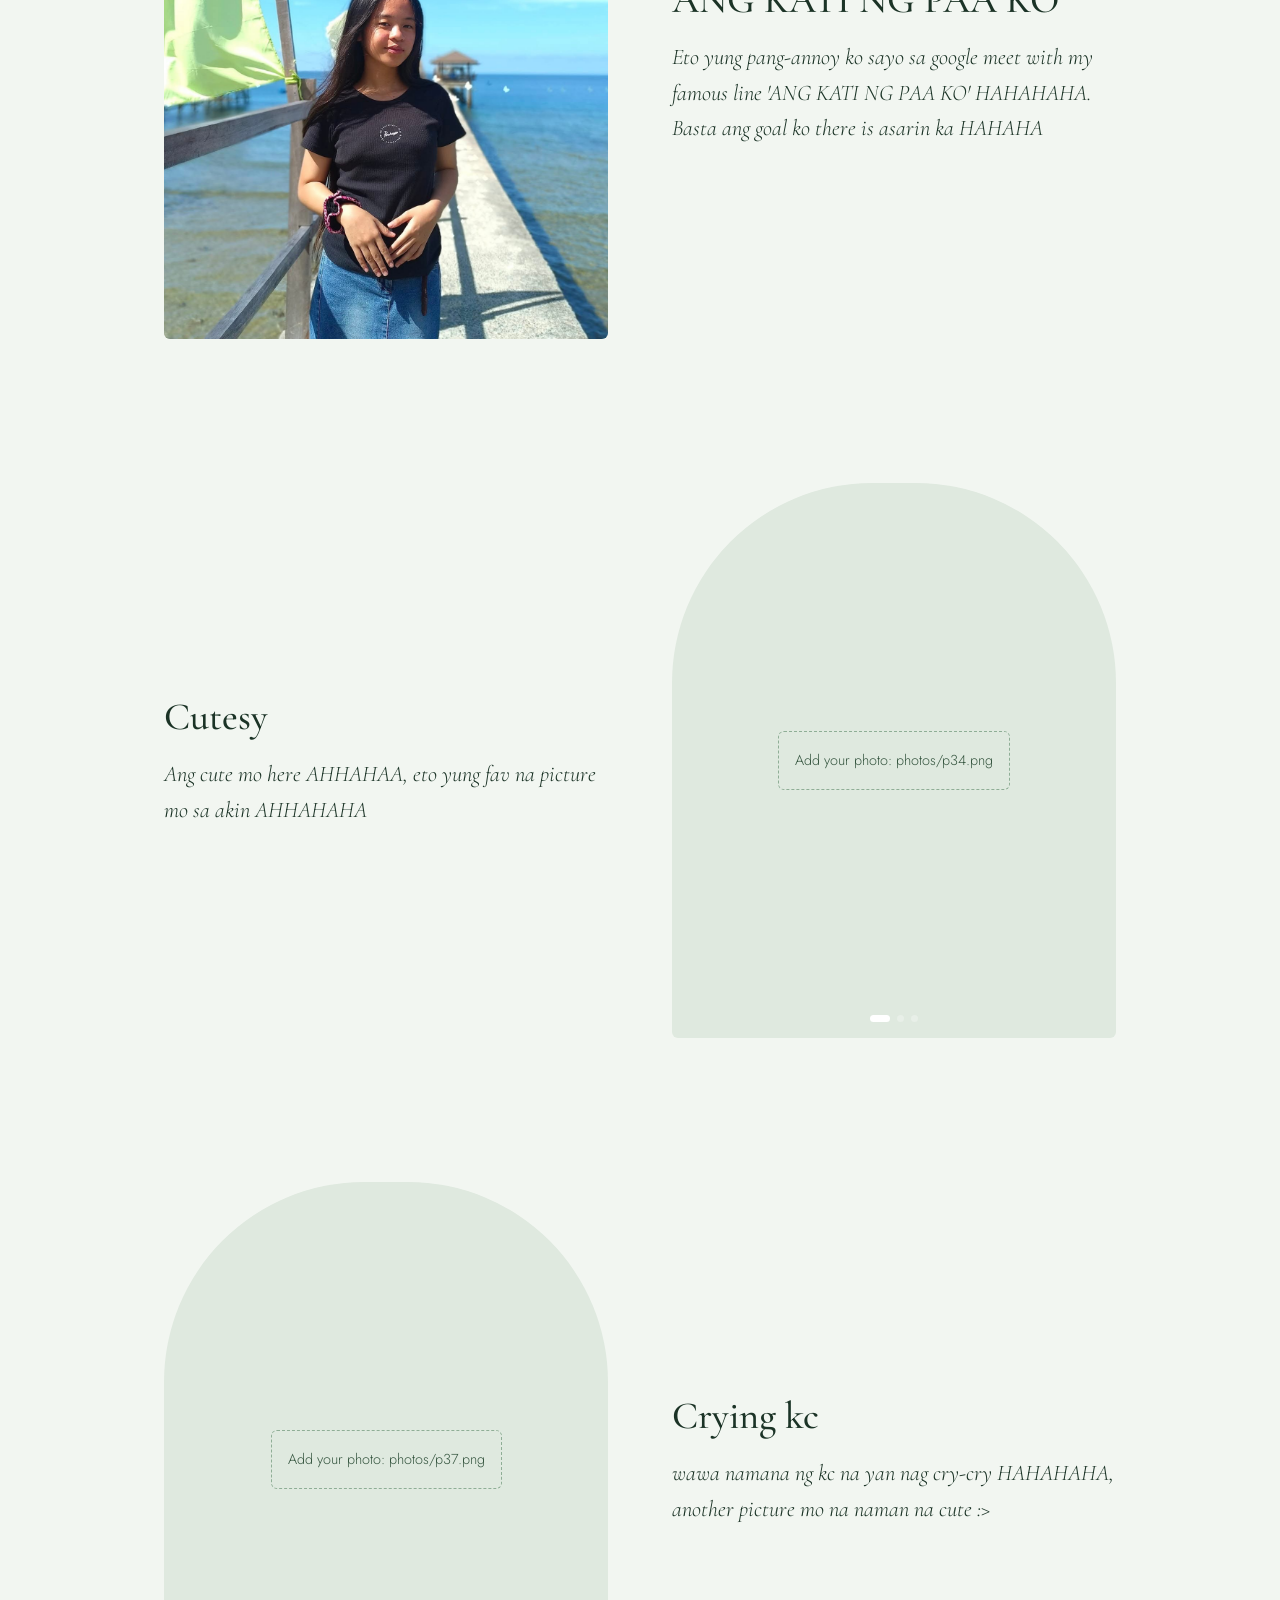
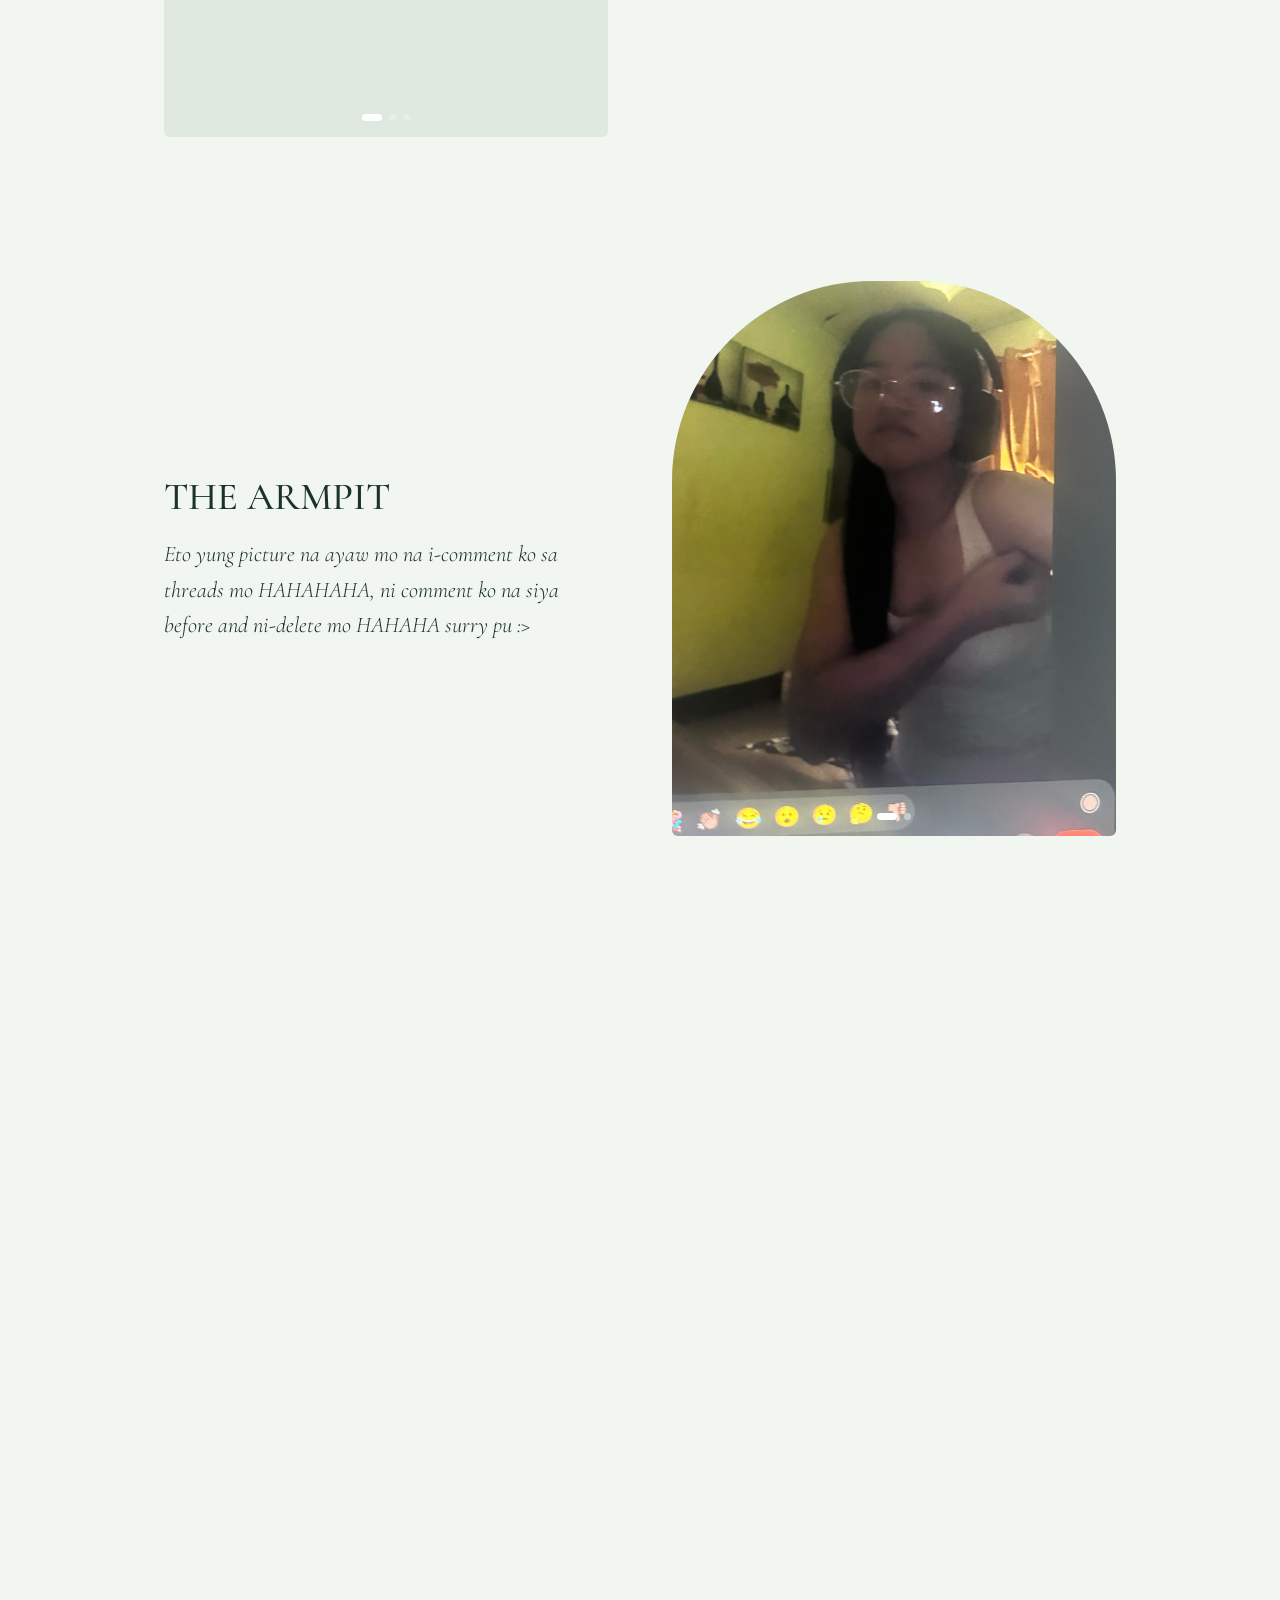
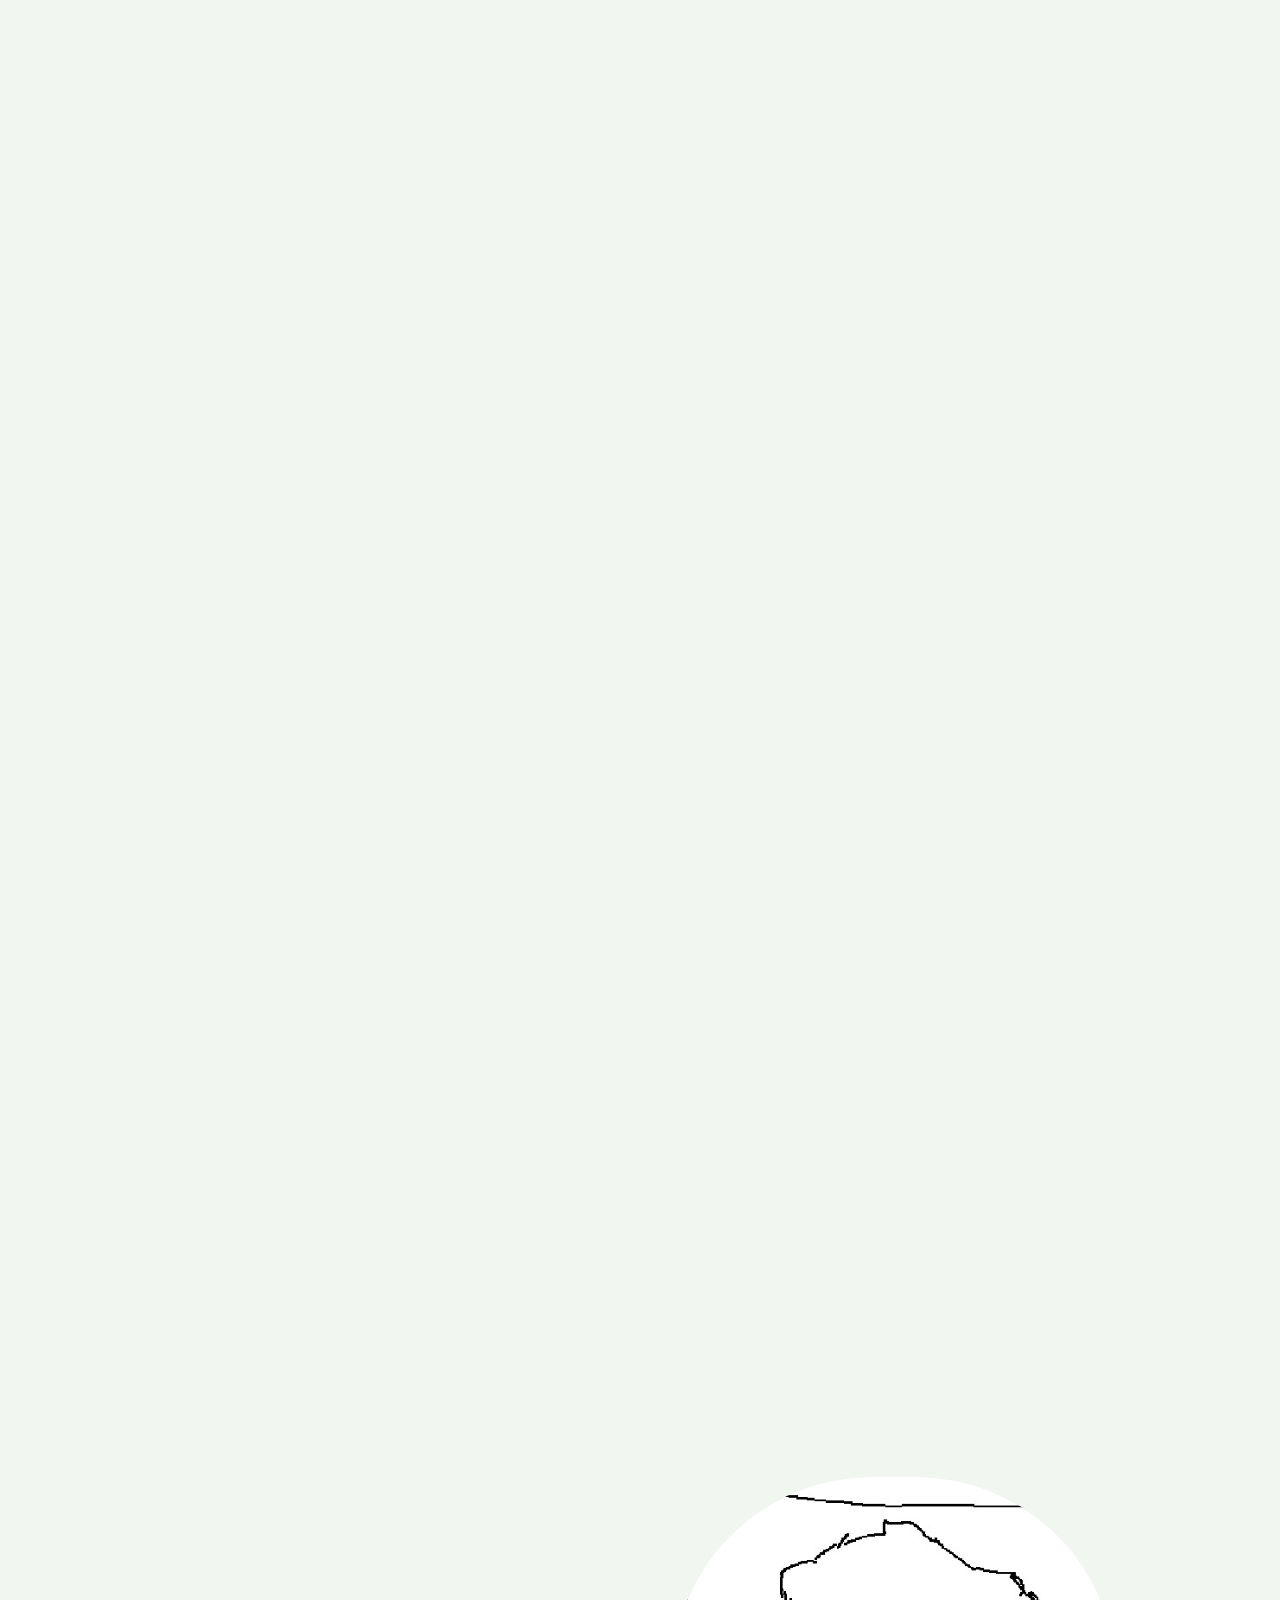
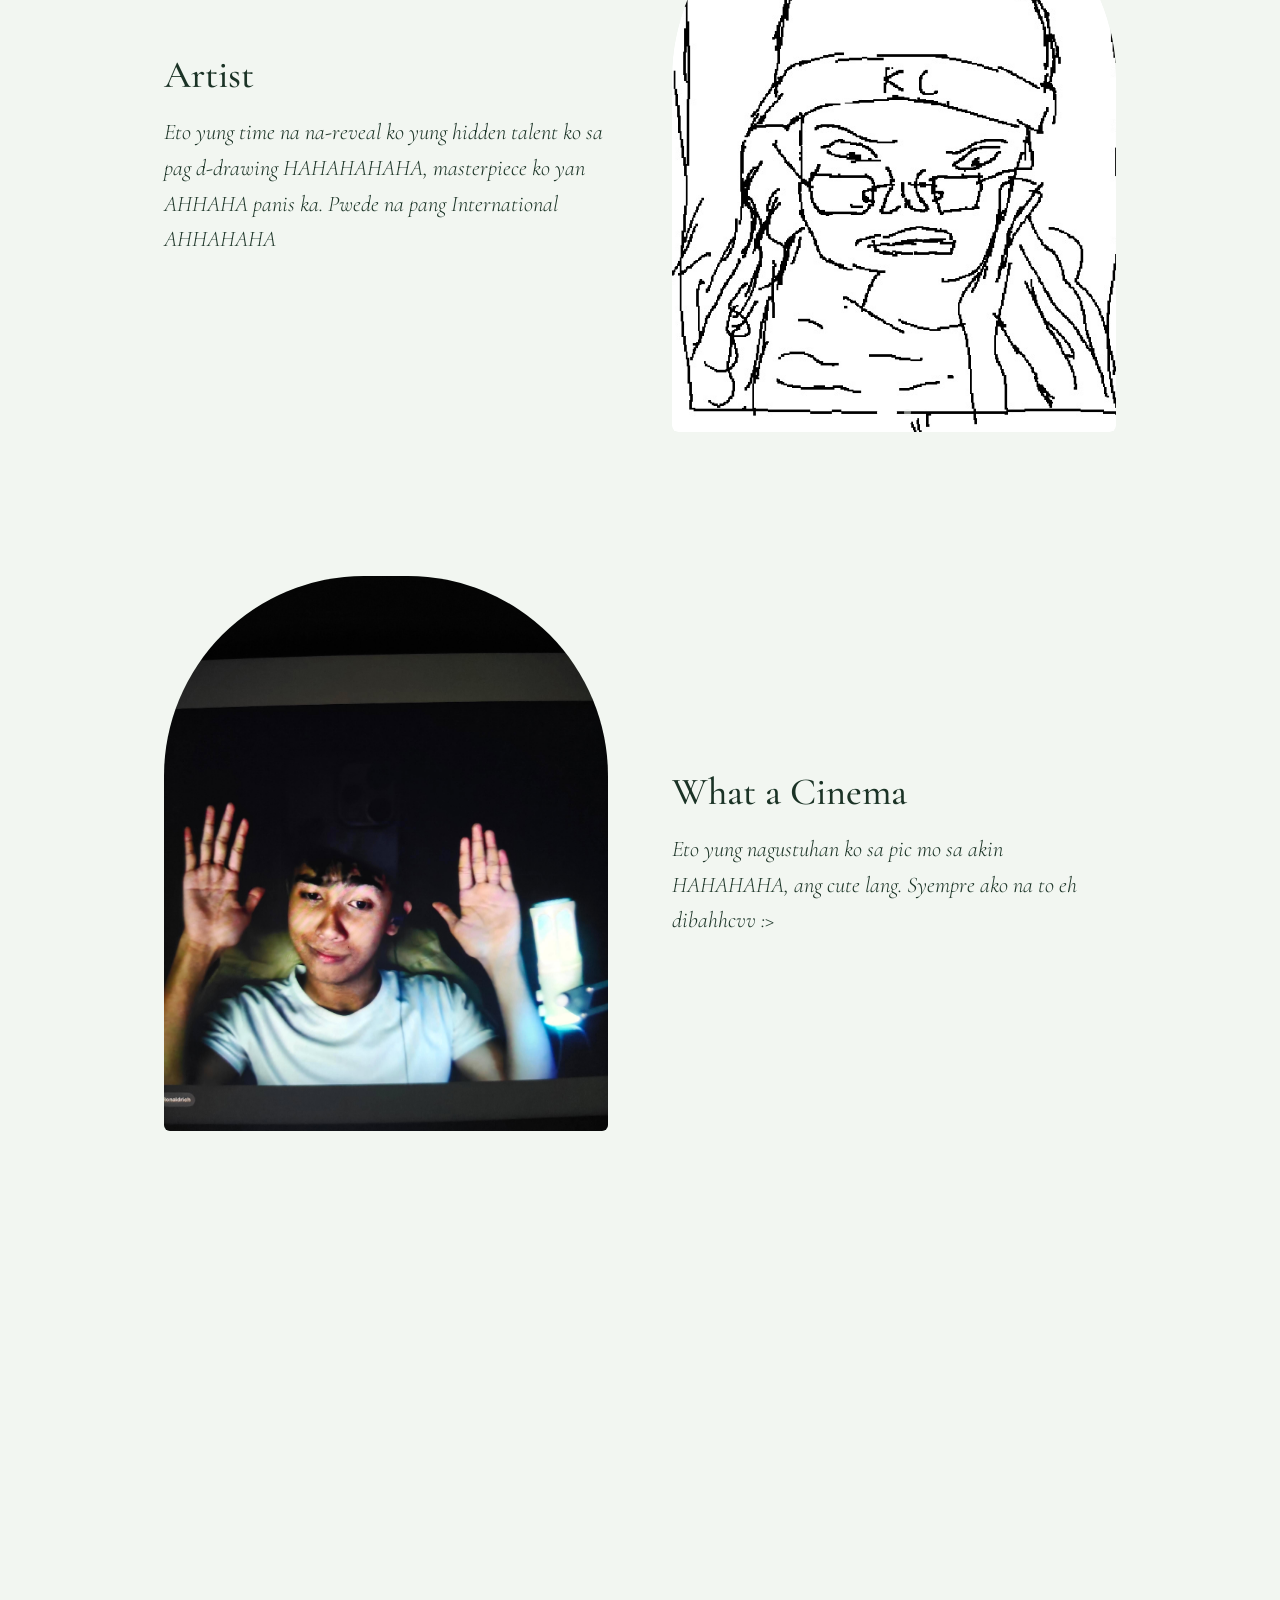
==== commit 4a08b7cd: "fix htmlk" ====
--- a/index.html
+++ b/index.html
@@ -7,6 +7,7 @@
 <link rel="preconnect" href="https://fonts.googleapis.com">
 <link href="https://fonts.googleapis.com/css2?family=Cormorant+Garamond:ital,wght@0,300;0,500;1,300&family=Jost:wght@300;400&display=swap" rel="stylesheet">
 <link rel="stylesheet" href="style.css">
+<link rel="stylesheet" href="updates.css">
 </head>
 <body>
 
@@ -51,12 +52,16 @@
   <div class="page">
     <h2 id="letterTitle"></h2>
     <div id="letterBody"></div>
-    <p class="sign" id="letterSign"></p>,
-    
+    <p class="sign" id="letterSign"></p>
   </div>
 </section>
 
 <section class="end"><p id="ending"></p></section>
+
+<a class="fab" href="updates.html" aria-label="Open daily notes">
+  <svg viewBox="0 0 24 24" width="18" height="18" fill="none" stroke="currentColor" stroke-width="1.5" stroke-linecap="round" stroke-linejoin="round" aria-hidden="true"><rect x="3.5" y="5" width="17" height="15.5" rx="2.5"/><path d="M3.5 10h17M8 3v4M16 3v4"/></svg>
+  <span>Little update ni Ronacles </span>
+</a>
 
 <script src="config.js"></script>
 <script src="heic.js"></script>
